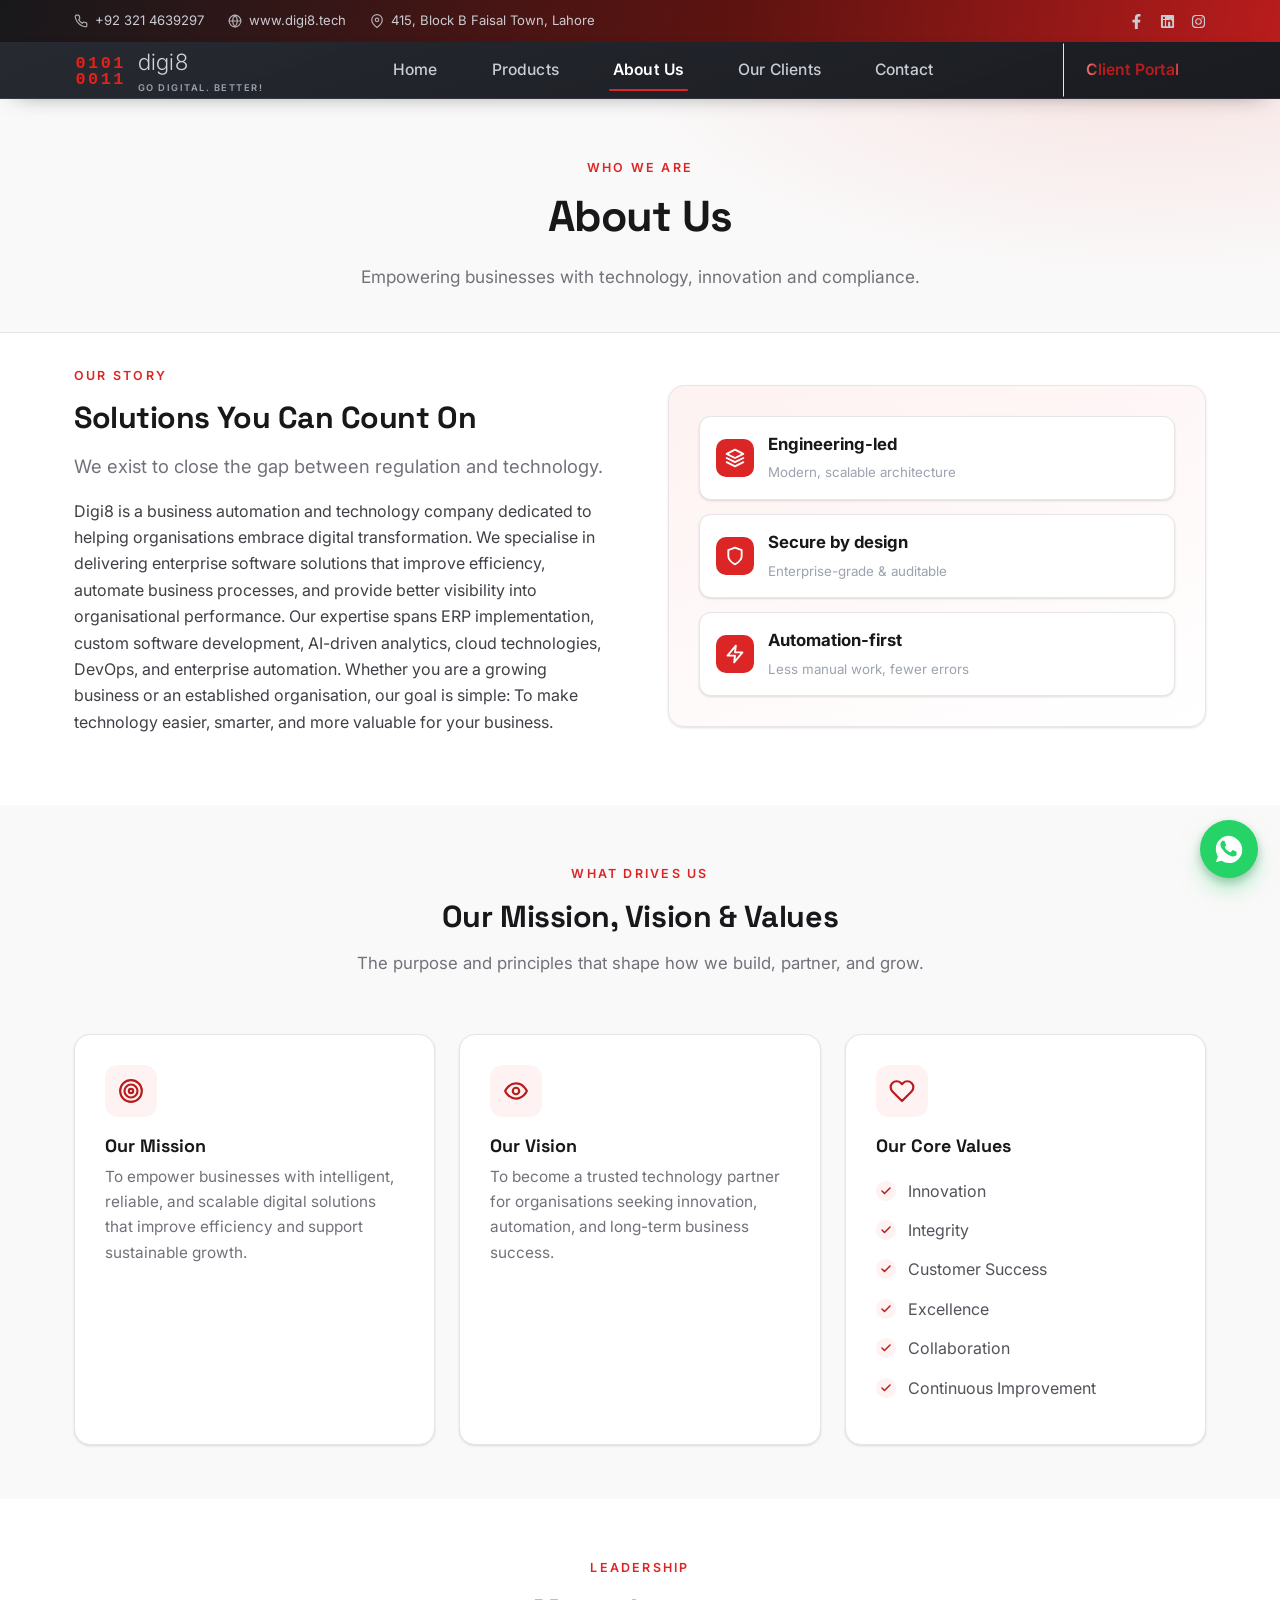
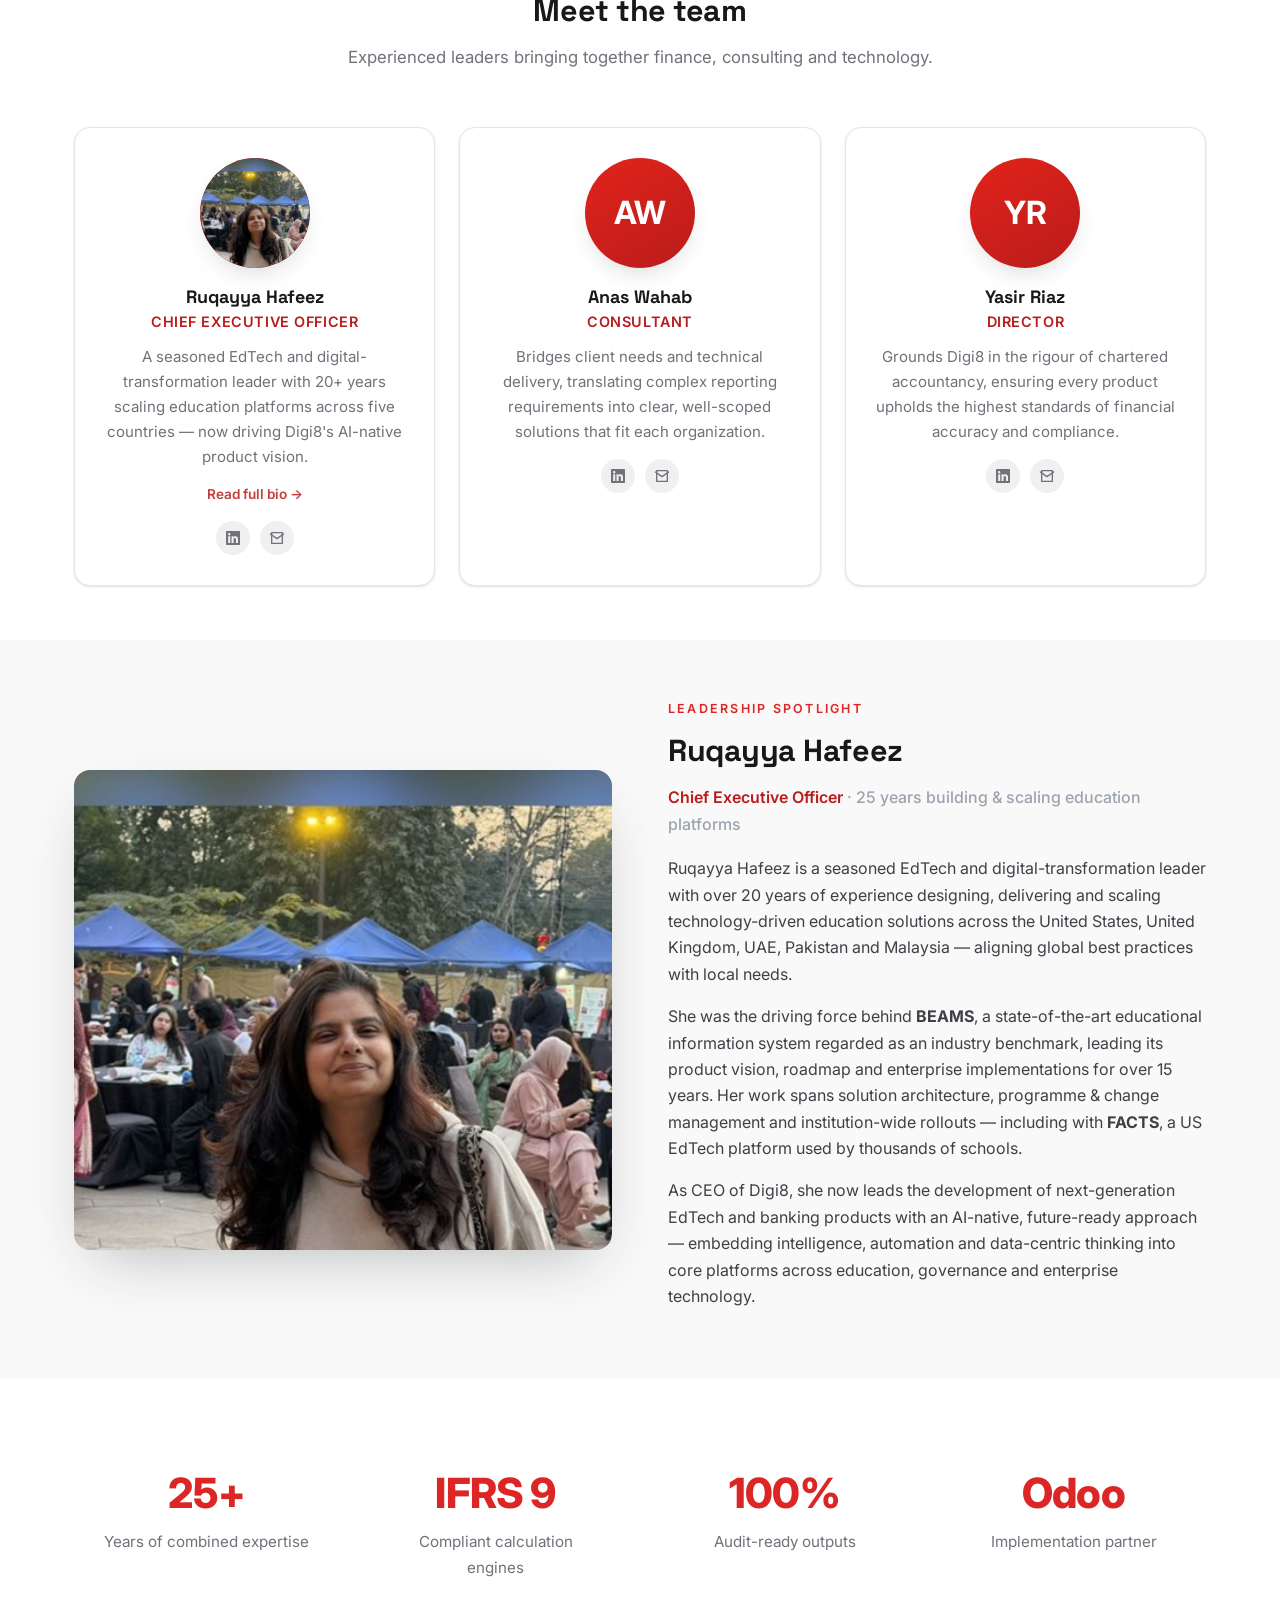
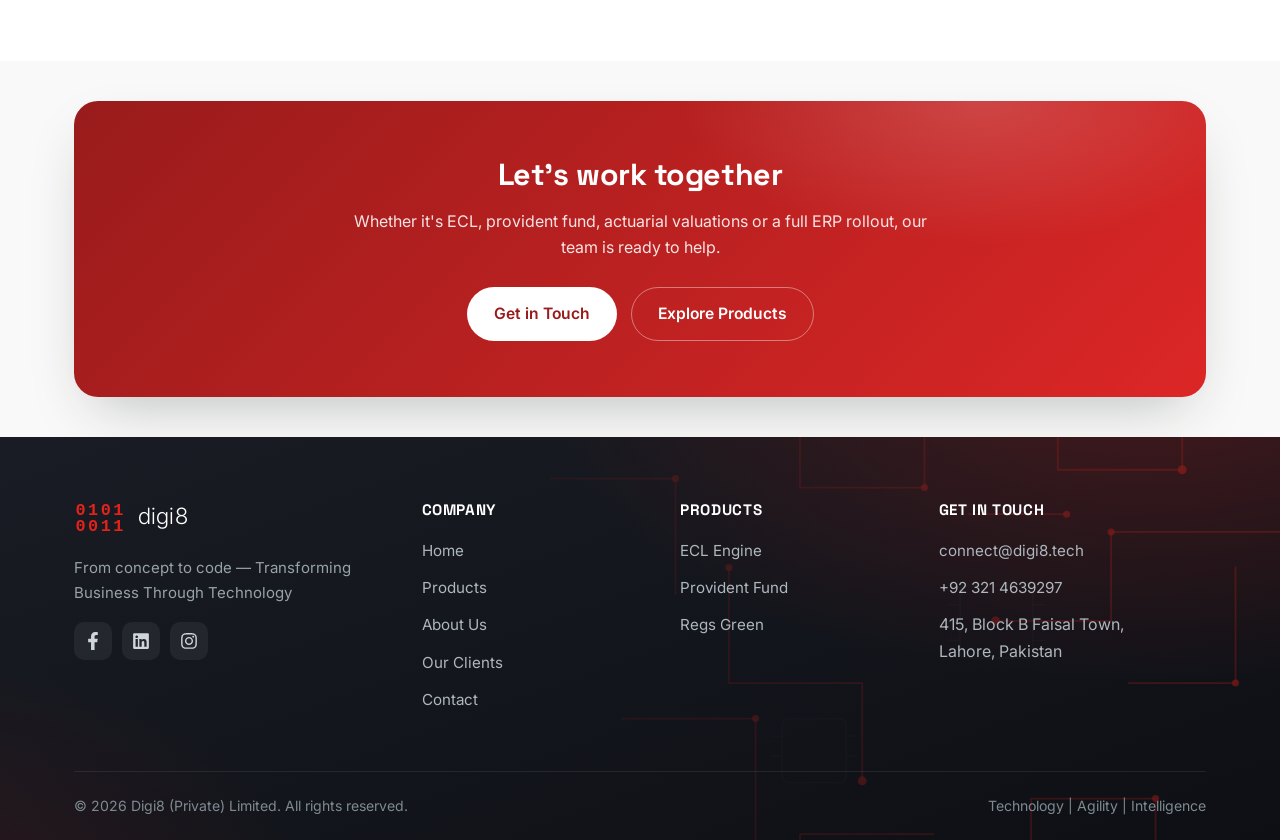
==== about/index.html @ 28eedba7 "Add files via upload" ====
﻿<!doctype html>
<html lang="en">
<head>
  <meta charset="UTF-8" />
  <link rel="icon" type="image/svg+xml" href="/assets/img/favicon.svg" />
  <meta name="viewport" content="width=device-width, initial-scale=1" />
  <title>About Us — Digi8 | Technology, Innovation &amp; Compliance</title>
  <meta name="description" content="Digi8 is the technology arm of Yasir & Co. Chartered Accountants. Meet our leadership — Ruqayya Hafeez (CEO), Anas Wahab (Consultant) and Yasir Riaz (Director)." />
  <link rel="preconnect" href="https://fonts.googleapis.com" />
  <link rel="preconnect" href="https://fonts.gstatic.com" crossorigin />
  <link rel="stylesheet" href="https://fonts.googleapis.com/css2?family=Inter:wght@300;400;500;600;700&family=Space+Grotesk:wght@500;600;700&display=swap" />
  <link rel="stylesheet" href="/assets/css/styles.css?v=92" />
</head>
<body>

  <div class="topbar">
    <div class="container topbar__inner">
      <div class="topbar__left">
        <a class="topbar__phone" href="tel:+923214639297"><svg viewBox="0 0 24 24" fill="none" stroke="currentColor" stroke-width="2" stroke-linecap="round" stroke-linejoin="round"><path d="M22 16.92v3a2 2 0 0 1-2.18 2 19.79 19.79 0 0 1-8.63-3.07 19.5 19.5 0 0 1-6-6 19.79 19.79 0 0 1-3.07-8.63A2 2 0 0 1 4.11 2h3a2 2 0 0 1 2 1.72c.13.96.36 1.9.7 2.81a2 2 0 0 1-.45 2.11L8.09 9.91a16 16 0 0 0 6 6l1.27-1.27a2 2 0 0 1 2.11-.45c.91.34 1.85.57 2.81.7A2 2 0 0 1 22 16.92z"/></svg>+92 321 4639297</a>
        <a class="topbar__site" href="https://digi8.tech" target="_blank" rel="noopener"><svg viewBox="0 0 24 24" fill="none" stroke="currentColor" stroke-width="2" stroke-linecap="round" stroke-linejoin="round"><circle cx="12" cy="12" r="10"/><path d="M2 12h20"/><path d="M12 2a15.3 15.3 0 0 1 4 10 15.3 15.3 0 0 1-4 10 15.3 15.3 0 0 1-4-10 15.3 15.3 0 0 1 4-10z"/></svg>www.digi8.tech</a>
        <span class="topbar__addr"><svg viewBox="0 0 24 24" fill="none" stroke="currentColor" stroke-width="2" stroke-linecap="round" stroke-linejoin="round"><path d="M21 10c0 7-9 13-9 13s-9-6-9-13a9 9 0 0 1 18 0z"/><circle cx="12" cy="10" r="3"/></svg>415, Block B Faisal Town, Lahore</span>
      </div>
      <div class="topbar__social">
        <a href="https://www.facebook.com/p/Digi8-61577698963574/" target="_blank" rel="noopener" aria-label="Facebook"><svg viewBox="0 0 320 512" fill="currentColor"><path d="M279.14 288l14.22-92.66h-88.91v-60.13c0-25.35 12.42-50.06 52.24-50.06h40.42V6.26S260.43 0 225.36 0c-73.22 0-121.08 44.38-121.08 124.72v70.62H22.89V288h81.39v224h100.17V288z"/></svg></a>
        <a href="https://pk.linkedin.com/company/digi8-private-limited" target="_blank" rel="noopener" aria-label="LinkedIn"><svg viewBox="0 0 448 512" fill="currentColor"><path d="M416 32H31.9C14.3 32 0 46.5 0 64.3v383.4C0 465.5 14.3 480 31.9 480H416c17.6 0 32-14.5 32-32.3V64.3c0-17.8-14.4-32.3-32-32.3zM135.4 416H69V202.2h66.5V416zm-33.2-243c-21.3 0-38.5-17.3-38.5-38.5S80.9 96 102.2 96c21.2 0 38.5 17.3 38.5 38.5 0 21.3-17.2 38.5-38.5 38.5zm282.1 243h-66.4V312c0-24.8-.5-56.7-34.5-56.7-34.6 0-39.9 27-39.9 54.9V416h-66.4V202.2h63.7v29.2h.9c8.9-16.8 30.6-34.5 62.9-34.5 67.2 0 79.7 44.3 79.7 101.9V416z"/></svg></a>
        <a href="https://www.instagram.com/digi8.tech" target="_blank" rel="noopener" aria-label="Instagram"><svg viewBox="0 0 448 512" fill="currentColor"><path d="M224.1 141c-63.6 0-114.9 51.3-114.9 114.9s51.3 114.9 114.9 114.9S339 319.5 339 255.9 287.7 141 224.1 141zm0 189.6c-41.1 0-74.7-33.5-74.7-74.7s33.5-74.7 74.7-74.7 74.7 33.5 74.7 74.7-33.6 74.7-74.7 74.7zm146.4-194.3c0 14.9-12 26.8-26.8 26.8-14.9 0-26.8-12-26.8-26.8s12-26.8 26.8-26.8 26.8 12 26.8 26.8zm76.1 27.2c-1.7-35.9-9.9-67.7-36.2-93.9-26.2-26.2-58-34.4-93.9-36.2-37-2.1-147.9-2.1-184.9 0-35.8 1.7-67.6 9.9-93.9 36.1s-34.4 58-36.2 93.9c-2.1 37-2.1 147.9 0 184.9 1.7 35.9 9.9 67.7 36.2 93.9s58 34.4 93.9 36.2c37 2.1 147.9 2.1 184.9 0 35.9-1.7 67.7-9.9 93.9-36.2 26.2-26.2 34.4-58 36.2-93.9 2.1-37 2.1-147.8 0-184.8zM398.8 388c-7.8 19.6-22.9 34.7-42.6 42.6-29.5 11.7-99.5 9-132.1 9s-102.7 2.6-132.1-9c-19.6-7.8-34.7-22.9-42.6-42.6-11.7-29.5-9-99.5-9-132.1s-2.6-102.7 9-132.1c7.8-19.6 22.9-34.7 42.6-42.6 29.5-11.7 99.5-9 132.1-9s102.7-2.6 132.1 9c19.6 7.8 34.7 22.9 42.6 42.6 11.7 29.5 9 99.5 9 132.1s2.7 102.7-9 132.1z"/></svg></a>
      </div>
    </div>
  </div>
  <header class="site-header">
    <div class="container site-header__inner">
      <a class="brand" href="/index.html" aria-label="Digi8 home">
        <img class="brand__mark" src="/assets/img/digi8-binary.svg" alt="" width="66" height="40" />
        <span class="brand__name"><span class="brand-shine">digi8</span><small>Go Digital. Better!</small></span>
      </a>
      <nav class="nav" id="primary-nav" aria-label="Primary">
        <a href="/index.html">Home</a>
        <a href="/products/index.html">Products</a>
        <a href="/about/index.html" class="is-active" aria-current="page">About Us</a>
        <a href="/clients/index.html">Our Clients</a>
        <a href="/contact/index.html">Contact</a>
      </nav>
      <div class="header-cta">
        <a class="btn btn-primary btn-portal" href="/odoo/#odoo-form-section"><span class="btn-shine">Client Portal</span></a>
        <button class="nav-toggle" type="button" aria-controls="primary-nav" aria-expanded="false" aria-label="Toggle menu"><span></span></button>
      </div>
    </div>
  </header>

  <!-- Page title -->
  <section class="page-hero">
    <div class="container">
      <span class="eyebrow">Who We Are</span>
      <h1>About Us</h1>
      <p>Empowering businesses with technology, innovation and compliance.</p>
    </div>
  </section>

  <!-- Story -->
  <section class="section section--flush-top">
    <div class="container split">
      <div class="reveal">
        <span class="eyebrow">Our Story</span>
        <h2>Solutions You Can Count On</h2>
        <p class="lead">We exist to close the gap between regulation and technology.</p>
        <p>Digi8 is a business automation and technology company dedicated to helping organisations embrace digital transformation. We specialise in delivering enterprise software solutions that improve efficiency, automate business processes, and provide better visibility into organisational performance.
Our expertise spans ERP implementation, custom software development, AI-driven analytics, cloud technologies, DevOps, and enterprise automation.
Whether you are a growing business or an established organisation, our goal is simple:
To make technology easier, smarter, and more valuable for your business.
</p>
      </div>
      <div class="split__media reveal" aria-hidden="true">
        <div class="metric-row"><span class="dot">
          <svg width="20" height="20" viewBox="0 0 24 24" fill="none" stroke="currentColor" stroke-width="2.2" stroke-linecap="round" stroke-linejoin="round"><path d="M12 2 2 7l10 5 10-5-10-5z"/><path d="m2 17 10 5 10-5"/><path d="m2 12 10 5 10-5"/></svg>
        </span><div><b>Engineering-led</b><small>Modern, scalable architecture</small></div></div>
        <div class="metric-row"><span class="dot">
          <svg width="20" height="20" viewBox="0 0 24 24" fill="none" stroke="currentColor" stroke-width="2.2" stroke-linecap="round" stroke-linejoin="round"><path d="M12 22s8-4 8-10V5l-8-3-8 3v7c0 6 8 10 8 10z"/></svg>
        </span><div><b>Secure by design</b><small>Enterprise-grade &amp; auditable</small></div></div>
        <div class="metric-row"><span class="dot">
          <svg width="20" height="20" viewBox="0 0 24 24" fill="none" stroke="currentColor" stroke-width="2.2" stroke-linecap="round" stroke-linejoin="round"><path d="M13 2 3 14h9l-1 8 10-12h-9l1-8z"/></svg>
        </span><div><b>Automation-first</b><small>Less manual work, fewer errors</small></div></div>
      </div>
    </div>
  </section>

  <!-- Mission / Vision / Values -->
  <section class="section section--soft">
    <div class="container">
      <div class="section-head reveal">
        <span class="eyebrow">What Drives Us</span>
        <h2>Our Mission, Vision &amp; Values</h2>
        <p>The purpose and principles that shape how we build, partner, and grow.</p>
      </div>
      <div class="grid grid-3">
        <div class="card reveal">
          <div class="card__icon"><svg viewBox="0 0 24 24" fill="none" stroke="currentColor" stroke-width="2" stroke-linecap="round" stroke-linejoin="round"><circle cx="12" cy="12" r="10"/><circle cx="12" cy="12" r="6"/><circle cx="12" cy="12" r="2"/></svg></div>
          <h3>Our Mission</h3>
          <p>To empower businesses with intelligent, reliable, and scalable digital solutions that improve efficiency and support sustainable growth.</p>
        </div>
        <div class="card reveal">
          <div class="card__icon"><svg viewBox="0 0 24 24" fill="none" stroke="currentColor" stroke-width="2" stroke-linecap="round" stroke-linejoin="round"><path d="M2 12s3-7 10-7 10 7 10 7-3 7-10 7-10-7-10-7z"/><circle cx="12" cy="12" r="3"/></svg></div>
          <h3>Our Vision</h3>
          <p>To become a trusted technology partner for organisations seeking innovation, automation, and long-term business success.</p>
        </div>
        <div class="card reveal">
          <div class="card__icon"><svg viewBox="0 0 24 24" fill="none" stroke="currentColor" stroke-width="2" stroke-linecap="round" stroke-linejoin="round"><path d="M20.84 4.61a5.5 5.5 0 0 0-7.78 0L12 5.67l-1.06-1.06a5.5 5.5 0 1 0-7.78 7.78L12 21.23l8.84-8.84a5.5 5.5 0 0 0 0-7.78z"/></svg></div>
          <h3>Our Core Values</h3>
          <ul class="check-list">
            <li>Innovation</li>
            <li>Integrity</li>
            <li>Customer Success</li>
            <li>Excellence</li>
            <li>Collaboration</li>
            <li>Continuous Improvement</li>
          </ul>
        </div>
      </div>
    </div>
  </section>

  <!-- Team -->
  <section class="section">
    <div class="container">
      <div class="section-head reveal">
        <span class="eyebrow">Leadership</span>
        <h2>Meet the team</h2>
        <p>Experienced leaders bringing together finance, consulting and technology.</p>
      </div>
      <div class="grid grid-3">
        <article class="card team-card team-card--link reveal">
          <a class="stretched-link" href="#ceo" aria-label="Ruqayya Hafeez — read full bio"></a>
          <div class="avatar"><img src="/assets/img/team/ceo.jpg" alt="Ruqayya Hafeez" onerror="this.remove()" />RH</div>
          <h3>Ruqayya Hafeez</h3>
          <p class="role">Chief Executive Officer</p>
          <p>A seasoned EdTech and digital-transformation leader with 20+ years scaling education platforms across five countries — now driving Digi8's AI-native product vision.</p>
          <span class="team-card__more">Read full bio →</span>
          <div class="socials">
            <a href="https://pk.linkedin.com/in/ruqayya-hafeez-4098964" target="_blank" rel="noopener" aria-label="Ruqayya Hafeez on LinkedIn"><svg width="16" height="16" viewBox="0 0 448 512" fill="currentColor"><path d="M416 32H31.9C14.3 32 0 46.5 0 64.3v383.4C0 465.5 14.3 480 31.9 480H416c17.6 0 32-14.5 32-32.3V64.3c0-17.8-14.4-32.3-32-32.3zM135.4 416H69V202.2h66.5V416zm-33.2-243c-21.3 0-38.5-17.3-38.5-38.5S80.9 96 102.2 96c21.2 0 38.5 17.3 38.5 38.5 0 21.3-17.2 38.5-38.5 38.5zm282.1 243h-66.4V312c0-24.8-.5-56.7-34.5-56.7-34.6 0-39.9 27-39.9 54.9V416h-66.4V202.2h63.7v29.2h.9c8.9-16.8 30.6-34.5 62.9-34.5 67.2 0 79.7 44.3 79.7 101.9V416z"/></svg></a>
            <a href="mailto:connect@digi8.tech" aria-label="Email"><svg width="16" height="16" viewBox="0 0 24 24" fill="none" stroke="currentColor" stroke-width="2" stroke-linecap="round" stroke-linejoin="round"><path d="M4 4h16v16H4z"/><path d="m22 6-10 7L2 6"/></svg></a>
          </div>
        </article>

        <article class="card team-card reveal">
          <div class="avatar" aria-hidden="true">AW</div>
          <h3>Anas Wahab</h3>
          <p class="role">Consultant</p>
          <p>Bridges client needs and technical delivery, translating complex reporting requirements into clear, well-scoped solutions that fit each organization.</p>
          <div class="socials">
            <a href="https://pk.linkedin.com/company/digi8-private-limited" target="_blank" rel="noopener" aria-label="LinkedIn"><svg width="16" height="16" viewBox="0 0 448 512" fill="currentColor"><path d="M416 32H31.9C14.3 32 0 46.5 0 64.3v383.4C0 465.5 14.3 480 31.9 480H416c17.6 0 32-14.5 32-32.3V64.3c0-17.8-14.4-32.3-32-32.3zM135.4 416H69V202.2h66.5V416zm-33.2-243c-21.3 0-38.5-17.3-38.5-38.5S80.9 96 102.2 96c21.2 0 38.5 17.3 38.5 38.5 0 21.3-17.2 38.5-38.5 38.5zm282.1 243h-66.4V312c0-24.8-.5-56.7-34.5-56.7-34.6 0-39.9 27-39.9 54.9V416h-66.4V202.2h63.7v29.2h.9c8.9-16.8 30.6-34.5 62.9-34.5 67.2 0 79.7 44.3 79.7 101.9V416z"/></svg></a>
            <a href="mailto:connect@digi8.tech" aria-label="Email"><svg width="16" height="16" viewBox="0 0 24 24" fill="none" stroke="currentColor" stroke-width="2" stroke-linecap="round" stroke-linejoin="round"><path d="M4 4h16v16H4z"/><path d="m22 6-10 7L2 6"/></svg></a>
          </div>
        </article>

        <article class="card team-card reveal">
          <div class="avatar" aria-hidden="true">YR</div>
          <h3>Yasir Riaz</h3>
          <p class="role">Director</p>
          <p>Grounds Digi8 in the rigour of chartered accountancy, ensuring every product upholds the highest standards of financial accuracy and compliance.</p>
          <div class="socials">
            <a href="https://pk.linkedin.com/company/digi8-private-limited" target="_blank" rel="noopener" aria-label="LinkedIn"><svg width="16" height="16" viewBox="0 0 448 512" fill="currentColor"><path d="M416 32H31.9C14.3 32 0 46.5 0 64.3v383.4C0 465.5 14.3 480 31.9 480H416c17.6 0 32-14.5 32-32.3V64.3c0-17.8-14.4-32.3-32-32.3zM135.4 416H69V202.2h66.5V416zm-33.2-243c-21.3 0-38.5-17.3-38.5-38.5S80.9 96 102.2 96c21.2 0 38.5 17.3 38.5 38.5 0 21.3-17.2 38.5-38.5 38.5zm282.1 243h-66.4V312c0-24.8-.5-56.7-34.5-56.7-34.6 0-39.9 27-39.9 54.9V416h-66.4V202.2h63.7v29.2h.9c8.9-16.8 30.6-34.5 62.9-34.5 67.2 0 79.7 44.3 79.7 101.9V416z"/></svg></a>
            <a href="mailto:connect@digi8.tech" aria-label="Email"><svg width="16" height="16" viewBox="0 0 24 24" fill="none" stroke="currentColor" stroke-width="2" stroke-linecap="round" stroke-linejoin="round"><path d="M4 4h16v16H4z"/><path d="m22 6-10 7L2 6"/></svg></a>
          </div>
        </article>
      </div>
    </div>
  </section>

  <!-- Leadership spotlight -->
  <section class="section section--soft" id="ceo">
    <div class="container split">
      <div class="spotlight-photo reveal">
        <img src="/assets/img/team/ceo.jpg" alt="Ruqayya Hafeez, CEO of Digi8" loading="lazy" />
      </div>
      <div class="reveal">
        <span class="eyebrow">Leadership Spotlight</span>
        <h2>Ruqayya Hafeez</h2>
        <p class="role-line">Chief Executive Officer <span>· 25 years building &amp; scaling education platforms</span></p>
        <p>Ruqayya Hafeez is a seasoned EdTech and digital-transformation leader with over 20 years of experience designing, delivering and scaling technology-driven education solutions across the United States, United Kingdom, UAE, Pakistan and Malaysia — aligning global best practices with local needs.</p>
        <p>She was the driving force behind <strong>BEAMS</strong>, a state-of-the-art educational information system regarded as an industry benchmark, leading its product vision, roadmap and enterprise implementations for over 15 years. Her work spans solution architecture, programme &amp; change management and institution-wide rollouts — including with <strong>FACTS</strong>, a US EdTech platform used by thousands of schools.</p>
        <p>As CEO of Digi8, she now leads the development of next-generation EdTech and banking products with an AI-native, future-ready approach — embedding intelligence, automation and data-centric thinking into core platforms across education, governance and enterprise technology.</p>
      </div>
    </div>
  </section>

  <!-- Stats -->
  <section class="section">
    <div class="container">
      <div class="grid grid-4">
        <div class="stat-tile reveal"><strong>25+</strong><span>Years of combined expertise</span></div>
        <div class="stat-tile reveal"><strong>IFRS 9</strong><span>Compliant calculation engines</span></div>
        <div class="stat-tile reveal"><strong>100%</strong><span>Audit-ready outputs</span></div>
        <div class="stat-tile reveal"><strong>Odoo</strong><span>Implementation partner</span></div>
      </div>
    </div>
  </section>

  <!-- CTA -->
  <section class="section section--tight section--soft">
    <div class="container">
      <div class="cta-band reveal">
        <h2>Let's work together</h2>
        <p>Whether it's ECL, provident fund, actuarial valuations or a full ERP rollout, our team is ready to help.</p>
        <div class="btn-row">
          <a class="btn btn-light" href="/contact/index.html">Get in Touch</a>
          <a class="btn btn-outline-light" href="/products/index.html">Explore Products</a>
        </div>
      </div>
    </div>
  </section>

  <!-- Footer -->
  <footer class="site-footer">
    <div class="container">
      <div class="footer-grid">
        <div>
          <a class="brand" href="/index.html"><img class="brand__mark" src="/assets/img/digi8-binary.svg" alt="" width="66" height="40" /><span class="brand__name">digi8</span></a>
          <p style="margin-top:16px">From concept to code — Transforming Business Through Technology</p>
          <div class="footer-social">
            <a href="https://www.facebook.com/p/Digi8-61577698963574/" target="_blank" rel="noopener" aria-label="Facebook"><svg width="18" height="18" viewBox="0 0 320 512" fill="currentColor"><path d="M279.14 288l14.22-92.66h-88.91v-60.13c0-25.35 12.42-50.06 52.24-50.06h40.42V6.26S260.43 0 225.36 0c-73.22 0-121.08 44.38-121.08 124.72v70.62H22.89V288h81.39v224h100.17V288z"/></svg></a>
            <a href="https://pk.linkedin.com/company/digi8-private-limited" target="_blank" rel="noopener" aria-label="LinkedIn"><svg width="18" height="18" viewBox="0 0 448 512" fill="currentColor"><path d="M416 32H31.9C14.3 32 0 46.5 0 64.3v383.4C0 465.5 14.3 480 31.9 480H416c17.6 0 32-14.5 32-32.3V64.3c0-17.8-14.4-32.3-32-32.3zM135.4 416H69V202.2h66.5V416zm-33.2-243c-21.3 0-38.5-17.3-38.5-38.5S80.9 96 102.2 96c21.2 0 38.5 17.3 38.5 38.5 0 21.3-17.2 38.5-38.5 38.5zm282.1 243h-66.4V312c0-24.8-.5-56.7-34.5-56.7-34.6 0-39.9 27-39.9 54.9V416h-66.4V202.2h63.7v29.2h.9c8.9-16.8 30.6-34.5 62.9-34.5 67.2 0 79.7 44.3 79.7 101.9V416z"/></svg></a>
            <a href="https://www.instagram.com/digi8.tech" target="_blank" rel="noopener" aria-label="Instagram"><svg width="18" height="18" viewBox="0 0 448 512" fill="currentColor"><path d="M224.1 141c-63.6 0-114.9 51.3-114.9 114.9s51.3 114.9 114.9 114.9S339 319.5 339 255.9 287.7 141 224.1 141zm0 189.6c-41.1 0-74.7-33.5-74.7-74.7s33.5-74.7 74.7-74.7 74.7 33.5 74.7 74.7-33.6 74.7-74.7 74.7zm146.4-194.3c0 14.9-12 26.8-26.8 26.8-14.9 0-26.8-12-26.8-26.8s12-26.8 26.8-26.8 26.8 12 26.8 26.8zm76.1 27.2c-1.7-35.9-9.9-67.7-36.2-93.9-26.2-26.2-58-34.4-93.9-36.2-37-2.1-147.9-2.1-184.9 0-35.8 1.7-67.6 9.9-93.9 36.1s-34.4 58-36.2 93.9c-2.1 37-2.1 147.9 0 184.9 1.7 35.9 9.9 67.7 36.2 93.9s58 34.4 93.9 36.2c37 2.1 147.9 2.1 184.9 0 35.9-1.7 67.7-9.9 93.9-36.2 26.2-26.2 34.4-58 36.2-93.9 2.1-37 2.1-147.8 0-184.8zM398.8 388c-7.8 19.6-22.9 34.7-42.6 42.6-29.5 11.7-99.5 9-132.1 9s-102.7 2.6-132.1-9c-19.6-7.8-34.7-22.9-42.6-42.6-11.7-29.5-9-99.5-9-132.1s-2.6-102.7 9-132.1c7.8-19.6 22.9-34.7 42.6-42.6 29.5-11.7 99.5-9 132.1-9s102.7-2.6 132.1 9c19.6 7.8 34.7 22.9 42.6 42.6 11.7 29.5 9 99.5 9 132.1s2.7 102.7-9 132.1z"/></svg></a>
          </div>
        </div>
        <div class="footer-col">
          <h4>Company</h4>
          <ul>
            <li><a href="/index.html">Home</a></li>
            <li><a href="/products/index.html">Products</a></li>
            <li><a href="/about/index.html">About Us</a></li>
            <li><a href="/clients/index.html">Our Clients</a></li>
            <li><a href="/contact/index.html">Contact</a></li>
          </ul>
        </div>
        <div class="footer-col">
          <h4>Products</h4>
          <ul>
            <li><a href="/products/index.html#ecl">ECL Engine</a></li>
            <li><a href="/products/pf/index.html">Provident Fund</a></li>
            <li><a href="https://www.regs.green" target="_blank" rel="noopener">Regs Green</a></li>
          </ul>
        </div>
        <div class="footer-col">
          <h4>Get in touch</h4>
          <ul>
            <li><a href="mailto:connect@digi8.tech">connect@digi8.tech</a></li>
            <li><a href="https://wa.me/923214639297" target="_blank" rel="noopener">+92 321 4639297</a></li>
            <li>415, Block B Faisal Town,<br>Lahore, Pakistan</li>
          </ul>
        </div>
      </div>
      <div class="footer-bottom">
        <span>© 2026 Digi8 (Private) Limited. All rights reserved.</span>
        <span>Technology | Agility | Intelligence</span>
      </div>
    </div>
  </footer>

  <script src="/assets/js/main.js"></script>
  <!-- WhatsApp floating button -->
  <a class="wa-fab" href="https://wa.me/923214639297" target="_blank" rel="noopener" aria-label="Chat with us on WhatsApp" title="Chat on WhatsApp">
    <svg viewBox="0 0 24 24" fill="currentColor" aria-hidden="true"><path d="M12.04 2C6.58 2 2.13 6.45 2.13 11.9c0 2.1.55 4.06 1.6 5.82L2 22l4.42-1.16a9.9 9.9 0 0 0 5.62 1.74h.01c5.46 0 9.9-4.45 9.9-9.9 0-2.65-1.03-5.14-2.9-7.01A9.82 9.82 0 0 0 12.04 2zm5.8 14.06c-.25.7-1.44 1.33-2 1.42-.53.08-1.2.11-1.94-.12-.45-.14-1.02-.33-1.76-.65-3.1-1.34-5.12-4.46-5.28-4.67-.15-.2-1.26-1.67-1.26-3.19 0-1.52.8-2.27 1.08-2.58.28-.31.61-.39.82-.39.2 0 .41 0 .59.01.19.01.44-.07.69.53.25.6.86 2.1.94 2.25.08.15.13.33.03.53-.1.2-.15.33-.3.5-.15.18-.31.4-.45.53-.15.15-.3.31-.13.6.17.3.76 1.25 1.63 2.02 1.12 1 2.07 1.31 2.36 1.46.3.15.47.13.64-.08.17-.2.74-.86.94-1.16.2-.3.4-.25.67-.15.27.1 1.72.81 2.01.96.3.15.5.22.57.35.07.12.07.72-.18 1.42z"/></svg>
  </a>
</body>
</html>
---- assets/css/styles.css ----
/* ==========================================================================
   Digi8 — Corporate Website Stylesheet
   Brand: Technology | Agility | Intelligence
   ========================================================================== */

:root {
  /* Brand palette — Digi8 red + charcoal
     (variable names kept as --emerald-* so the whole sheet cascades) */
  --emerald-900: #7f1410;  /* deep red */
  --emerald-800: #991b1b;
  --emerald-700: #b91c1c;
  --emerald-600: #dc2626;
  --emerald-500: #e2231a;  /* logo red */
  --emerald-400: #f87171;
  --emerald-50:  #fef2f2;

  /* Neutral charcoal scale */
  --ink-900: #18181b;
  --ink-800: #27272a;
  --ink-700: #3f3f46;
  --ink-600: #52525b;
  --ink-500: #71717a;
  --ink-400: #9ca3af;
  --ink-300: #b8bcc4;

  --paper: #ffffff;
  --paper-soft: #faf9f9;
  --paper-muted: #f1f0f0;
  --line: #e7e5e5;

  --radius: 16px;
  --radius-sm: 10px;
  --shadow-sm: 0 1px 2px rgba(2, 23, 18, .06), 0 1px 3px rgba(2, 23, 18, .08);
  --shadow-md: 0 10px 25px -8px rgba(2, 32, 24, .18);
  --shadow-lg: 0 24px 60px -20px rgba(2, 32, 24, .28);

  --container: 1180px;
  --header-h: 56px;

  --font: "Inter", "Segoe UI", system-ui, -apple-system, Roboto, Arial, sans-serif;
  --font-head: "Space Grotesk", "Inter", "Segoe UI", system-ui, sans-serif;
}

/* ----- Reset / base ----- */
*, *::before, *::after { box-sizing: border-box; }
html { scroll-behavior: smooth; -webkit-text-size-adjust: 100%; }
body {
  margin: 0;
  font-family: var(--font);
  color: var(--ink-700);
  background: var(--paper);
  line-height: 1.65;
  font-size: 16px;
  -webkit-font-smoothing: antialiased;
}
img { max-width: 100%; display: block; }
a { color: var(--emerald-700); text-decoration: none; transition: color .2s ease; }
a:hover { color: var(--emerald-600); }
h1, h2, h3, h4 { font-family: var(--font-head); color: var(--ink-900); line-height: 1.18; margin: 0 0 .5em; font-weight: 700; }
h1 { font-size: clamp(1.8rem, 3.6vw, 2.7rem); letter-spacing: -.02em; }
h2 { font-size: clamp(1.35rem, 2.4vw, 1.9rem); letter-spacing: -.015em; }
h3 { font-size: 1.12rem; }
p { margin: 0 0 1rem; }

.container { width: 100%; max-width: var(--container); margin: 0 auto; padding: 0 24px; }
.section { padding: 54px 0; }
.section--tight { padding: 40px 0; }
.section--soft { background: var(--paper-soft); }
.section--flush-top { padding-top: 28px; }
.section--flush { padding-top: 12px; padding-bottom: 12px; }

/* Home page — tighter vertical rhythm (less negative space between sections) */
body.home .section { padding: 54px 0; }
body.home .section--tight { padding: 40px 0; }
body.home .section--flush { padding-top: 12px; padding-bottom: 12px; }
body.home .hero__grid { padding-top: calc(var(--header-h) + 24px); padding-bottom: 48px; }

/* Hero — copy on the left, animated laptop on the right */
body.home .hero__grid { grid-template-columns: 1.05fr .95fr; align-items: center; }
.featured-showcase { align-items: flex-end; width: 100%; }
/* 3D perspective tilt on the slider card */
.featured-showcase .ui-card {
  transform: perspective(1700px) rotateY(-8deg) rotateX(4deg) rotate(.5deg);
  transform-origin: center center;
  transition: transform .7s cubic-bezier(.22,.61,.36,1), box-shadow .7s ease;
  box-shadow: 0 34px 62px -30px rgba(20,10,10,.4), 0 12px 26px -16px rgba(0,0,0,.28);
}
.featured-showcase .ui-card:hover { transform: perspective(1700px) rotateY(-3deg) rotateX(1deg) rotate(0deg); }
@media (max-width: 960px) {
  .featured-showcase .ui-card { transform: perspective(1600px) rotateY(-5deg) rotateX(2deg) rotate(.5deg); }
}
.hero__visual { display: flex; justify-content: center; align-items: center; }
.hero__float { width: 100%; max-width: 560px; animation: floaty 6s ease-in-out infinite; }
/* Reusable 3D tilt for hero media (ECL card, PF screenshot, …) */
.hero-media-3d {
  transform: perspective(1600px) rotateY(-8deg) rotateX(4deg) rotate(.5deg);
  transform-origin: center center;
  transition: transform .7s cubic-bezier(.22,.61,.36,1), box-shadow .7s ease;
  box-shadow: 0 36px 64px -30px rgba(0,0,0,.5), 0 0 46px rgba(226,35,26,.16);
}
.hero-media-3d:hover { transform: perspective(1600px) rotateY(-3deg) rotateX(1deg) rotate(0deg); }
@media (max-width: 960px) { .hero-media-3d { transform: perspective(1500px) rotateY(-5deg) rotateX(2deg) rotate(.5deg); } }
.hero__laptop-img {
  width: 100%; height: auto; display: block;
  border-radius: 16px;
  filter: drop-shadow(0 34px 62px rgba(0,0,0,.62)) drop-shadow(0 0 48px rgba(226,35,26,.22));
  transform: perspective(1500px) rotateY(-16deg) rotateX(7deg) rotate(1deg);
  transform-origin: center center;
  transition: transform .7s cubic-bezier(.22,.61,.36,1), filter .7s ease;
  will-change: transform;
}
.hero__laptop-img:hover { transform: perspective(1500px) rotateY(-6deg) rotateX(2deg) rotate(0deg); }
@media (max-width: 960px) {
  body.home .hero__grid { grid-template-columns: 1fr; }
  .hero__float { max-width: 470px; }
  .hero__laptop-img { transform: perspective(1400px) rotateY(-9deg) rotateX(4deg) rotate(1deg); }
}

/* About Digi8 — feature card */
.about-card {
  position: relative; overflow: hidden;
  background: linear-gradient(150deg, #ffffff 0%, var(--paper-soft) 100%);
  border: 1px solid var(--line); border-radius: 26px;
  padding: 56px clamp(28px, 5vw, 64px);
  box-shadow: var(--shadow-lg);
}
.about-card::before {
  content: ""; position: absolute; top: -130px; right: -130px;
  width: 380px; height: 380px; border-radius: 50%;
  background: radial-gradient(circle, rgba(226,35,26,.12), transparent 70%);
  pointer-events: none;
}
.about-card::after {
  content: ""; position: absolute; left: 0; top: 56px; bottom: 56px; width: 4px;
  background: linear-gradient(var(--emerald-500), var(--emerald-700)); border-radius: 0 4px 4px 0;
}
.about-card > * { position: relative; z-index: 1; }
/* Core-strength icon chips */
.strength-chips { display: flex; flex-wrap: wrap; gap: 12px; margin-top: 14px; }
.strength-chip {
  display: inline-flex; align-items: center; gap: 10px;
  background: #fff; border: 1px solid var(--line); border-radius: 12px;
  padding: 9px 16px 9px 10px; box-shadow: var(--shadow-sm);
  font-weight: 600; font-size: .92rem; color: var(--ink-800);
  transition: transform .2s ease, box-shadow .25s ease, border-color .2s ease;
}
.strength-chip:hover { transform: translateY(-3px); box-shadow: var(--shadow-md); border-color: var(--emerald-500); }
.strength-chip .ic {
  width: 34px; height: 34px; border-radius: 9px; flex: none; display: grid; place-items: center;
  background: var(--emerald-50); color: var(--emerald-700);
}
.strength-chip .ic svg { width: 18px; height: 18px; }
.about-card .check-list { columns: 2; column-gap: 40px; }
.about-card .check-list li { break-inside: avoid; }
@media (max-width: 760px) {
  .about-card { padding: 36px 24px; border-radius: 20px; }
  .about-card::after { display: none; }
  .about-card .check-list { columns: 1; }
}
.section--ink { background: var(--ink-900); color: #d7dee2; }
.section--ink h2, .section--ink h3 { color: #fff; }

.eyebrow {
  display: inline-block;
  font-size: .78rem;
  font-weight: 600;
  letter-spacing: .18em;
  text-transform: uppercase;
  color: var(--emerald-600);
  margin-bottom: 14px;
}
.section-head { max-width: 720px; margin: 0 auto 56px; text-align: center; }
.section-head p { color: var(--ink-500); font-size: 1.05rem; margin: 0; }
.lead { font-size: 1.15rem; color: var(--ink-500); }

/* ----- Buttons ----- */
.btn {
  display: inline-flex; align-items: center; gap: 8px;
  font-weight: 600; font-size: .98rem;
  padding: 13px 26px; border-radius: 999px;
  border: 1.5px solid transparent; cursor: pointer;
  transition: transform .18s ease, box-shadow .2s ease, background .2s ease, color .2s ease;
}
.btn:active { transform: translateY(1px); }
.btn-primary {
  background: linear-gradient(135deg, var(--emerald-500), var(--emerald-700));
  color: #fff; box-shadow: 0 10px 22px -10px rgba(226, 35, 26, .6);
}
.btn-primary:hover { color: #fff; transform: translateY(-2px); box-shadow: 0 16px 30px -12px rgba(226, 35, 26, .7); }
.btn-ghost { background: transparent; color: var(--emerald-700); border-color: var(--line); }
.btn-ghost:hover { border-color: var(--emerald-500); color: var(--emerald-700); background: var(--emerald-50); }
/* Client Portal CTA — shimmering text, no background fill */
.btn-portal {
  background: transparent;
  box-shadow: none;
}
.btn-portal:hover { transform: translateY(-1px); box-shadow: none; background: transparent; }

/* Odoo-logo Client Portal button */
.btn-portal-logo {
  display: inline-flex;
  align-items: center;
  justify-content: center;
  background: #fff;
  border-radius: 12px;
  padding: 9px 16px;
  line-height: 0;
  box-shadow: 0 8px 22px -12px rgba(0, 0, 0, .45);
  transition: transform .2s ease, box-shadow .2s ease;
}
.btn-portal-logo:hover { transform: translateY(-1px); box-shadow: 0 12px 26px -12px rgba(0, 0, 0, .55); }
.btn-portal-logo img { height: 22px; width: auto; display: block; }
@media (max-width: 720px) { .btn-portal-logo { padding: 7px 12px; } .btn-portal-logo img { height: 19px; } }

/* Bare odoo logo (no chip / no background) — used on the portal page itself.
   Uses the transparent white variant so it sits cleanly on the dark header,
   balanced against the white "digi8" wordmark on the left. */
.btn-portal-logo--bare { background: transparent; box-shadow: none; padding: 0; opacity: .92; transition: opacity .2s ease, transform .2s ease; }
.btn-portal-logo--bare:hover { background: transparent; box-shadow: none; opacity: 1; transform: translateY(-1px); }
.btn-portal-logo--bare img { height: 20px; }
@media (min-width: 721px) {
  .header-cta .btn-portal-logo--bare { border-left: 1px solid rgba(255,255,255,.16); padding-left: 20px; }
}
@media (max-width: 720px) { .btn-portal-logo--bare img { height: 18px; } }

/* Shimmering text sweep on the Client Portal label */
.btn-shine {
  background: linear-gradient(to right, #b91c1c 0, #f0726b 10%, #b91c1c 20%);
  background-position: 0;
  background-clip: text;
  -webkit-background-clip: text;
  -webkit-text-fill-color: transparent;
  color: transparent;
  animation: shine 3s infinite linear;
  animation-fill-mode: forwards;
  font-weight: 600;
  -webkit-text-size-adjust: none;
}
@keyframes shine {
  0%   { background-position: 0; }
  60%  { background-position: 180px; }
  100% { background-position: 180px; }
}
@media (prefers-reduced-motion: reduce) { .btn-shine { animation: none; -webkit-text-fill-color: #b91c1c; color: #b91c1c; } }

/* Black digi8 logo wordmark with a white shimmer sweep */
.brand-shine {
  display: inline-block;
  line-height: 1.3;
  padding-bottom: 2px;
  background: linear-gradient(to right, #cfd3da 0, #ffffff 10%, #cfd3da 20%);
  background-position: 0;
  background-clip: text;
  -webkit-background-clip: text;
  -webkit-text-fill-color: transparent;
  color: transparent;
  animation: shine 3s infinite linear;
  animation-fill-mode: forwards;
}
@media (prefers-reduced-motion: reduce) { .brand-shine { animation: none; -webkit-text-fill-color: #e6e8ec; color: #e6e8ec; } }

/* regs.green accent (ESG product) */
.badge-green { color: #15803d !important; background: #ecfdf5 !important; }
.btn-green { background: linear-gradient(135deg, #22c55e, #15803d); box-shadow: 0 10px 22px -10px rgba(21,128,61,.6); }
.btn-green:hover { color: #fff; box-shadow: 0 16px 30px -12px rgba(21,128,61,.7); }

.btn-light { background: #fff; color: var(--emerald-800); }
.btn-light:hover { color: var(--emerald-800); transform: translateY(-2px); }
.btn-outline-light { border-color: rgba(255,255,255,.4); color: #fff; }
.btn-outline-light:hover { color: #fff; background: rgba(255,255,255,.08); }

/* ----- Top utility bar ----- */
.topbar { background: linear-gradient(100deg, var(--ink-900) 0%, #5e1310 58%, #b91c1c 100%); color: #e7e2e2; font-size: .82rem; }
.topbar__inner { display: flex; align-items: center; justify-content: space-between; gap: 16px; min-height: 42px; flex-wrap: wrap; }
.topbar__left { display: flex; align-items: center; gap: 24px; flex-wrap: wrap; }
.topbar a, .topbar span { color: #c9ccd1; display: inline-flex; align-items: center; gap: 7px; }
.topbar a:hover { color: #fff; }
.topbar svg { width: 14px; height: 14px; flex: none; opacity: .85; }
.topbar__social { display: flex; align-items: center; gap: 16px; }
.topbar__social a:hover { color: var(--emerald-500); }
.topbar__social svg { width: 15px; height: 15px; opacity: 1; }
@media (max-width: 760px) { .topbar { font-size: .75rem; } .topbar__left { gap: 14px; } .topbar__addr { display: none; } }
@media (max-width: 520px) { .topbar__site { display: none; } }

/* ----- Header ----- */
.site-header {
  position: sticky; top: 0; z-index: 50;
  background: linear-gradient(160deg, rgba(25,28,36,.94) 0%, rgba(13,15,20,.95) 100%);
  backdrop-filter: saturate(150%) blur(14px);
  border-bottom: 1px solid rgba(255,255,255,.08);
  box-shadow: 0 1px 0 rgba(255,255,255,.03), 0 8px 24px -16px rgba(0,0,0,.6);
}
/* Dark header — light text (matches hero) */
.site-header .brand__name { color: #fff; }
.site-header .brand__name small { color: #9aa3b2; }
.site-header .nav a { color: #c8ccd4; }
.site-header .nav a:hover, .site-header .nav a.is-active { color: #fff; }
.site-header .nav-toggle { color: #e6e8ec; }

/* Home — merge the header into the hero: transparent, overlaid on the hero
   background; gains a solid backdrop once scrolled past the hero */
body.home .site-header {
  background: transparent; border-bottom-color: transparent; box-shadow: none;
  -webkit-backdrop-filter: none; backdrop-filter: none;
  transition: background .3s ease, box-shadow .3s ease, border-color .3s ease;
}
body.home .site-header.is-scrolled {
  background: linear-gradient(160deg, rgba(25,28,36,.94) 0%, rgba(13,15,20,.95) 100%);
  border-bottom: 1px solid rgba(255,255,255,.08);
  box-shadow: 0 8px 24px -16px rgba(0,0,0,.6);
  -webkit-backdrop-filter: saturate(150%) blur(14px); backdrop-filter: saturate(150%) blur(14px);
}
body.home .hero { margin-top: calc(-1 * var(--header-h)); }
.site-header__inner {
  height: var(--header-h);
  display: flex; align-items: center; justify-content: space-between; gap: 20px;
}
.brand { display: inline-flex; align-items: center; gap: 11px; font-weight: 800; }
.brand__mark { height: 32px; width: auto; display: block; }
.brand__name { font-size: 1.4rem; font-weight: 300; color: var(--ink-900); letter-spacing: .01em; line-height: 1; }
.brand__name span { color: inherit; }
.brand__name { display: inline-flex; flex-direction: column; gap: 5px; }
.brand__name small { display: block; font-size: .58rem; font-weight: 600; letter-spacing: .16em; color: var(--ink-400); text-transform: uppercase; }

.nav { display: flex; align-items: center; gap: 10px; }
.nav a {
  position: relative; color: var(--ink-700); font-weight: 500; font-size: .98rem; letter-spacing: .01em;
  padding: 10px 4px; margin: 0 18px;
}
.nav a::after {
  content: ""; position: absolute; left: 0; right: 0; bottom: 2px; height: 2px;
  background: var(--emerald-600); border-radius: 2px;
  transform: scaleX(0); transform-origin: left; transition: transform .25s ease;
}
.nav a:hover { color: var(--ink-900); }
.nav a:hover::after, .nav a.is-active::after { transform: scaleX(1); }
.nav a.is-active { color: var(--ink-900); font-weight: 600; }
.header-cta { display: flex; align-items: center; gap: 14px; }
.header-cta .btn-portal { border-left: 1px solid var(--line); border-radius: 0; padding-left: 22px; }

.nav-toggle {
  display: none; background: none; border: 0; cursor: pointer;
  width: 44px; height: 44px; border-radius: 10px; color: var(--ink-800);
}
.nav-toggle span, .nav-toggle span::before, .nav-toggle span::after {
  content: ""; display: block; width: 22px; height: 2px; background: currentColor;
  border-radius: 2px; position: relative; transition: transform .25s ease, opacity .2s ease;
  margin: 0 auto;
}
.nav-toggle span::before { position: absolute; top: -7px; }
.nav-toggle span::after { position: absolute; top: 7px; }
.nav-toggle[aria-expanded="true"] span { background: transparent; }
.nav-toggle[aria-expanded="true"] span::before { transform: translateY(7px) rotate(45deg); }
.nav-toggle[aria-expanded="true"] span::after { transform: translateY(-7px) rotate(-45deg); }

/* ----- Hero ----- */
.hero {
  position: relative; overflow: hidden;
  background:
    radial-gradient(1000px 560px at 90% -10%, rgba(226,35,26,.32), transparent 62%),
    radial-gradient(720px 480px at -8% 112%, rgba(226,35,26,.14), transparent 58%),
    linear-gradient(160deg, #191c24 0%, #0d0f14 100%);
}
.hero::before {
  content: ""; position: absolute; inset: 0; z-index: 0; pointer-events: none;
  background: url("/assets/img/hero-bg.svg") right center / cover no-repeat;
  opacity: .95;
  -webkit-mask-image: linear-gradient(90deg, transparent 0%, rgba(0,0,0,.4) 32%, #000 100%);
          mask-image: linear-gradient(90deg, transparent 0%, rgba(0,0,0,.4) 32%, #000 100%);
}
.hero .container { position: relative; z-index: 1; }

/* Dark hero — light text + adjusted controls */
.hero h1 { color: #ffffff; }
.hero .hero__lead { color: #b7bec9; }
.hero .eyebrow { color: #f0726b; }
.hero .typed-wrap { opacity: .92; }
.hero .btn-ghost { color: #fff; border-color: rgba(255,255,255,.24); }
.hero .btn-ghost:hover { color: #fff; background: rgba(255,255,255,.08); border-color: #f0726b; }
.hero__grid {
  display: grid; grid-template-columns: 1fr 1fr; gap: 56px; align-items: center;
  padding: 40px 0 80px;
}
.hero__pill {
  display: inline-flex; align-items: center; gap: 9px;
  background: #fff; border: 1px solid var(--line); border-radius: 999px;
  padding: 7px 16px 7px 8px; font-size: .82rem; font-weight: 500; color: var(--ink-500);
  box-shadow: var(--shadow-sm); margin-bottom: 26px;
}
.hero__pill b { background: var(--emerald-600); color: #fff; padding: 3px 10px; border-radius: 999px; font-size: .72rem; font-weight: 600; letter-spacing: .03em; }
.hero h1 { margin-bottom: 18px; font-family: "Space Grotesk", "Poppins", sans-serif; font-weight: 700; font-size: clamp(1.7rem, 3.3vw, 2.6rem); letter-spacing: -.01em; }
.hero h1 em { font-style: normal; color: #f0726b; }
.typed-wrap { font-size: .48em; white-space: nowrap; display: inline-block; opacity: .5; vertical-align: middle; }
@media (max-width: 760px) { .typed-wrap { font-size: .62em; } }
@media (max-width: 480px) { .typed-wrap { font-size: .8em; white-space: normal; } }
.type-caret { display: inline-block; color: var(--emerald-600); font-weight: 300; margin-left: 1px; animation: caretBlink 1s steps(1) infinite; }
@keyframes caretBlink { 50% { opacity: 0; } }
@media (prefers-reduced-motion: reduce) { .type-caret { animation: none; } }
.hero__lead { font-size: 1.15rem; color: var(--ink-500); max-width: 540px; margin-bottom: 14px; }
.hero__tagline { font-weight: 600; color: var(--emerald-700); letter-spacing: .04em; margin-bottom: 30px; }
.hero__actions { display: flex; flex-wrap: wrap; gap: 14px; margin-bottom: 38px; }
.hero__stats { display: flex; gap: 38px; flex-wrap: wrap; }
.hero__stat strong { display: block; font-size: 1.9rem; color: var(--ink-900); font-weight: 800; letter-spacing: -.02em; }
.hero__stat span { font-size: .86rem; color: var(--ink-400); }

.hero__art {
  position: relative; border-radius: 24px; padding: 28px;
  background: linear-gradient(160deg, var(--emerald-800), var(--emerald-600));
  box-shadow: var(--shadow-lg); color: #fff; overflow: hidden;
}
.hero__art::after {
  content: ""; position: absolute; inset: 0;
  background: radial-gradient(420px 220px at 80% 10%, rgba(255,255,255,.18), transparent 60%);
}
.hero__art-card {
  position: relative; z-index: 1;
  background: rgba(255,255,255,.10); border: 1px solid rgba(255,255,255,.18);
  border-radius: 14px; padding: 18px 20px; margin-bottom: 14px;
  backdrop-filter: blur(6px);
}
.hero__art-card:last-child { margin-bottom: 0; }
.hero__art-card h4 { color: #fff; font-size: 1rem; margin: 0 0 4px; }
.hero__art-card p { color: rgba(255,255,255,.82); font-size: .86rem; margin: 0; }
.hero__art-card .tag { font-size: .7rem; text-transform: uppercase; letter-spacing: .12em; color: var(--emerald-400); font-weight: 600; }

/* Hero — refined copy + product panel */
.hero__copy .eyebrow { margin-bottom: 16px; }
.hero__copy h1 { margin-bottom: 20px; }
.hero__trust { margin-top: 38px; padding-top: 26px; border-top: 1px solid var(--line); }
.hero__trust > span { display: block; font-size: .76rem; letter-spacing: .12em; text-transform: uppercase; color: var(--ink-400); font-weight: 600; margin-bottom: 14px; }
.hero__badges { display: flex; gap: 10px; flex-wrap: wrap; }
.hero__badges span { font-size: .82rem; font-weight: 600; color: var(--ink-600); background: #fff; border: 1px solid var(--line); border-radius: 999px; padding: 6px 14px; box-shadow: var(--shadow-sm); }

.hero__panel { display: flex; justify-content: center; }
.ui-card {
  width: 100%; max-width: 520px; background: #fff;
  border: 1px solid var(--line); border-radius: 18px;
  box-shadow: var(--shadow-lg); overflow: hidden;
}
.ui-card__bar { display: flex; align-items: center; gap: 7px; padding: 14px 18px; border-bottom: 1px solid var(--line); background: var(--paper-soft); }
.ui-card__bar > span { width: 10px; height: 10px; border-radius: 50%; background: #d7d3d3; }
.ui-card__bar > span:first-child { background: var(--emerald-500); }
.ui-card__bar b { font-size: .86rem; color: var(--ink-800); font-weight: 600; }
.ui-card__bar em { margin-left: auto; font-style: normal; font-size: .74rem; color: var(--ink-400); }
.ui-card__body { padding: 20px; }
.ui-kpis { display: flex; gap: 14px; margin-bottom: 18px; }
.ui-kpi { flex: 1; background: var(--paper-soft); border: 1px solid var(--line); border-radius: 12px; padding: 12px 14px; }
.ui-kpi small { display: block; font-size: .7rem; color: var(--ink-400); text-transform: uppercase; letter-spacing: .05em; margin-bottom: 2px; }
.ui-kpi strong { display: block; font-size: 1.5rem; color: var(--ink-900); font-weight: 800; letter-spacing: -.02em; }
.ui-kpi .delta { font-size: .74rem; color: var(--emerald-600); font-weight: 600; }
.ui-kpi .muted { font-size: .74rem; color: var(--ink-400); }
.ui-chart { display: flex; align-items: flex-end; gap: 7px; height: 86px; padding: 0 2px 14px; border-bottom: 1px solid var(--line); margin-bottom: 16px; }
.ui-chart i { flex: 1; background: linear-gradient(var(--emerald-400), var(--emerald-600)); border-radius: 5px 5px 0 0; opacity: .35; }
.ui-chart i.hi { opacity: 1; }
.ui-rows { display: flex; flex-direction: column; gap: 11px; }
.ui-row { display: flex; align-items: center; gap: 12px; font-size: .86rem; }
.ui-row i { color: var(--ink-500); font-style: normal; flex: 1; }
.ui-row b { color: var(--ink-900); font-weight: 700; }
.ui-row .tag { font-size: .68rem; font-weight: 700; padding: 3px 9px; border-radius: 6px; letter-spacing: .02em; }
.ui-row .tag.s1 { background: #eef0f2; color: #4b5563; }
.ui-row .tag.s2 { background: #fde4e2; color: #b91c1c; }
.ui-row .tag.s3 { background: #b91c1c; color: #fff; }
/* Auto-rotating product card */
.ui-card--img { padding: 0; }
.ui-card--img img { width: 100%; height: auto; display: block; }
.hero__panel-wrap { display: flex; flex-direction: column; align-items: center; gap: 20px; }
.hero__panel-wrap .hero__panel { width: 100%; }
.hero__dots { display: flex; gap: 9px; }
.hero__dots button {
  width: 9px; height: 9px; padding: 0; border: 0; border-radius: 999px;
  background: #d6d2d2; cursor: pointer; transition: width .25s ease, background .25s ease;
}
.hero__dots button:hover { background: #b9b3b3; }
.hero__dots button.is-active { width: 24px; background: var(--emerald-600); }
.hero__dots button.is-active.is-green { background: var(--emerald-600); }
.hero__panel { transition: opacity .4s ease, transform .4s ease; }
.hero__panel.is-fading { opacity: 0; transform: translateY(8px); }
.ui-chart.is-green i { background: linear-gradient(#4ade80, #16a34a); }
.ui-kpi .delta-green { font-size: .74rem; color: #16a34a; font-weight: 600; }
.ui-row .tag.g1 { background: #eef0f2; color: #4b5563; }
.ui-row .tag.g2 { background: #dcfce7; color: #15803d; }
.ui-row .tag.g3 { background: #16a34a; color: #fff; }

/* ----- Logos / trust strip ----- */
.trust { border-top: 1px solid var(--line); border-bottom: 1px solid var(--line); background: var(--paper-soft); }
.trust__row { display: flex; align-items: center; justify-content: space-between; gap: 24px; flex-wrap: wrap; padding: 26px 0; }
.trust__label { font-size: .8rem; letter-spacing: .14em; text-transform: uppercase; color: var(--ink-400); font-weight: 600; }
.trust__items { display: flex; gap: 32px; flex-wrap: wrap; color: var(--ink-500); font-weight: 600; }
.trust__items span { display: inline-flex; align-items: center; gap: 8px; }

/* ----- Why Choose (dark checklist + illustration) ----- */
.why-choose__title { margin-bottom: 8px; }
.why-list { list-style: none; padding: 0; margin: 26px 0 0; display: grid; grid-template-columns: 1fr 1fr; gap: 18px 30px; }
.why-list li { position: relative; padding-left: 40px; color: var(--ink-700); font-weight: 500; font-size: 1.02rem; }
.why-list li::before {
  content: ""; position: absolute; left: 0; top: -1px; width: 26px; height: 26px; border-radius: 8px;
  background: linear-gradient(135deg, var(--emerald-500), var(--emerald-700));
  background-image: url("data:image/svg+xml,%3Csvg xmlns='http://www.w3.org/2000/svg' width='15' height='15' viewBox='0 0 24 24' fill='none' stroke='%23ffffff' stroke-width='3.2' stroke-linecap='round' stroke-linejoin='round'%3E%3Cpolyline points='20 6 9 17 4 12'/%3E%3C/svg%3E");
  background-repeat: no-repeat; background-position: center;
}
.why-choose__img { width: 100%; max-width: 480px; display: block; margin: 0 auto; }
@media (max-width: 560px) { .why-list { grid-template-columns: 1fr; } }

/* ----- Our Clients ----- */
.clients-grid { display: grid; grid-template-columns: repeat(2, 1fr); gap: 28px; max-width: 860px; margin: 0 auto; }
.client-card {
  position: relative; display: flex; flex-direction: column; text-align: center; overflow: hidden;
  background: #fff; border: 1px solid var(--line); border-radius: 20px;
  padding: 38px 30px 34px; box-shadow: var(--shadow-sm);
  transition: transform .22s ease, box-shadow .28s ease, border-color .2s ease;
}
.client-card:hover { transform: translateY(-6px); box-shadow: var(--shadow-md); border-color: var(--emerald-500); }
.client-card__logo {
  width: 162px; height: 118px; margin: 0 auto 20px; display: grid; place-items: center;
  background: var(--paper-soft); border: 1px solid var(--line); border-radius: 16px; padding: 18px;
}
.client-card__logo img { max-height: 80px; max-width: 136px; width: auto; object-fit: contain; display: block; }
.client-card h3 { font-size: 1.4rem; margin-bottom: 8px; }
.client-card__count {
  display: inline-block; font-size: .72rem; font-weight: 700; letter-spacing: .06em; text-transform: uppercase; color: #fff;
  background: linear-gradient(135deg, var(--emerald-500), var(--emerald-700)); padding: 6px 16px; border-radius: 999px; margin-bottom: 18px;
  box-shadow: 0 8px 16px -8px rgba(226, 35, 26, .6);
}
.client-card p { color: var(--ink-500); font-size: .95rem; max-width: 46ch; margin: 0 auto 24px; }
.client-card__label { display: block; font-size: .7rem; font-weight: 700; letter-spacing: .12em; text-transform: uppercase; color: var(--ink-400); margin-top: auto; margin-bottom: 14px; padding-top: 22px; border-top: 1px solid var(--line); }
.client-tags { display: flex; gap: 9px; flex-wrap: wrap; justify-content: center; }
.client-tags span {
  font-size: .8rem; font-weight: 700; color: var(--emerald-700);
  background: var(--emerald-50); border: 1px solid #f3d4d2; border-radius: 999px; padding: 6px 16px;
}
@media (max-width: 860px) { .clients-grid { grid-template-columns: 1fr; } }
.clients-grid--3 { grid-template-columns: repeat(3, 1fr); max-width: 1120px; }
@media (max-width: 980px) { .clients-grid--3 { grid-template-columns: 1fr; max-width: 460px; } }

/* Alternate client card style — dark charcoal (add "clients-grid--alt" to switch) */
.clients-grid--alt .client-card {
  background: linear-gradient(160deg, #26262b 0%, var(--ink-900) 100%);
  border-color: rgba(255, 255, 255, .08);
}
.clients-grid--alt .client-card:hover { border-color: rgba(226, 35, 26, .45); box-shadow: 0 26px 60px -22px rgba(0, 0, 0, .65); }
.clients-grid--alt .client-card__logo { background: #fbfbfb; border-color: rgba(255, 255, 255, .12); }
.clients-grid--alt .client-card h3 { color: #ffffff; }
.clients-grid--alt .client-card p { color: #a9adb3; }
.clients-grid--alt .client-card__count { background: rgba(226, 35, 26, .16); color: #f0726b; }
.clients-grid--alt .client-card__label { color: #7e848c; }
.clients-grid--alt .client-tags span { background: rgba(226, 35, 26, .12); color: #f0726b; border-color: rgba(226, 35, 26, .32); }

/* ----- Feature grid / cards ----- */
.grid { display: grid; gap: 24px; }
.grid-2 { grid-template-columns: repeat(2, 1fr); }
.grid-3 { grid-template-columns: repeat(3, 1fr); }
.grid-4 { grid-template-columns: repeat(4, 1fr); }

.card {
  background: #fff; border: 1px solid var(--line); border-radius: var(--radius);
  padding: 30px; box-shadow: var(--shadow-sm);
  transition: transform .2s ease, box-shadow .25s ease, border-color .2s ease;
}
.card:hover { transform: translateY(-4px); box-shadow: var(--shadow-md); border-color: #d6e4df; }
.card__icon {
  width: 52px; height: 52px; border-radius: 13px; display: grid; place-items: center;
  background: var(--emerald-50); color: var(--emerald-700); margin-bottom: 18px;
}
.card__icon svg { width: 26px; height: 26px; }
.card h3 { margin-bottom: 8px; }
.card p { color: var(--ink-500); font-size: .96rem; margin: 0; }
.card__badge { display: inline-block; font-size: .72rem; font-weight: 600; letter-spacing: .08em; text-transform: uppercase; color: var(--emerald-700); background: var(--emerald-50); padding: 4px 11px; border-radius: 999px; margin-bottom: 14px; }

/* ----- Split feature ----- */
.split { display: grid; grid-template-columns: 1fr 1fr; gap: 56px; align-items: center; }
.split--rev .split__media { order: 2; }
.split__media {
  border-radius: var(--radius); padding: 30px; min-height: 320px;
  background: linear-gradient(160deg, var(--emerald-50), #fff);
  border: 1px solid var(--line); box-shadow: var(--shadow-sm);
  display: flex; flex-direction: column; justify-content: center; gap: 14px;
}
.split__media.media-figure { padding: 0; min-height: 0; border: none; background: none; box-shadow: none; overflow: visible; justify-content: center; }
.split__media.media-figure img { width: 100%; height: auto; display: block; border-radius: var(--radius); box-shadow: var(--shadow-lg); }

/* Image slider (PF gallery) */
.img-slider { position: relative; border-radius: var(--radius); overflow: hidden; box-shadow: var(--shadow-lg); }
.img-slider__track { display: flex; transition: transform .55s cubic-bezier(.4,0,.2,1); }
.img-slider__track img { width: 100%; flex: 0 0 100%; display: block; object-fit: cover; }
.img-slider__dots { position: absolute; left: 0; right: 0; bottom: 12px; display: flex; gap: 8px; justify-content: center; }
.img-slider__dots button { width: 8px; height: 8px; padding: 0; border: 0; border-radius: 999px; background: rgba(255,255,255,.55); cursor: pointer; box-shadow: 0 1px 3px rgba(0,0,0,.35); transition: width .25s ease, background .25s ease; }
.img-slider__dots button.is-active { width: 22px; background: #fff; }
.img-slider__arrow { position: absolute; top: 50%; transform: translateY(-50%); width: 38px; height: 38px; border: 0; border-radius: 50%; background: rgba(255,255,255,.85); color: var(--ink-800); cursor: pointer; display: grid; place-items: center; box-shadow: var(--shadow-md); opacity: 0; transition: opacity .2s ease, background .2s ease; }
.img-slider:hover .img-slider__arrow { opacity: 1; }
.img-slider__arrow:hover { background: #fff; }
.img-slider__arrow--prev { left: 12px; }
.img-slider__arrow--next { right: 12px; }
.metric-row { display: flex; align-items: center; gap: 14px; background: #fff; border: 1px solid var(--line); border-radius: 12px; padding: 14px 16px; box-shadow: var(--shadow-sm); }
.metric-row .dot { width: 38px; height: 38px; border-radius: 10px; display: grid; place-items: center; background: var(--emerald-600); color: #fff; flex: none; }
.metric-row b { display: block; color: var(--ink-900); font-size: 1.05rem; }
.metric-row small { color: var(--ink-400); }

.check-list { list-style: none; padding: 0; margin: 22px 0 0; }
.check-list li { position: relative; padding-left: 32px; margin-bottom: 13px; color: var(--ink-600); }
.check-list li::before {
  content: ""; position: absolute; left: 0; top: 3px; width: 20px; height: 20px;
  border-radius: 50%; background: var(--emerald-50);
  background-image: url("data:image/svg+xml,%3Csvg xmlns='http://www.w3.org/2000/svg' width='12' height='12' viewBox='0 0 24 24' fill='none' stroke='%23b91c1c' stroke-width='3' stroke-linecap='round' stroke-linejoin='round'%3E%3Cpolyline points='20 6 9 17 4 12'/%3E%3C/svg%3E");
  background-repeat: no-repeat; background-position: center;
}

/* ----- Steps ----- */
.steps { counter-reset: step; }
.step { position: relative; padding-left: 64px; }
.step::before {
  counter-increment: step; content: counter(step);
  position: absolute; left: 0; top: 0; width: 44px; height: 44px; border-radius: 12px;
  background: var(--emerald-600); color: #fff; font-weight: 700; display: grid; place-items: center;
}
.step h3 { margin-bottom: 6px; }
.step p { color: var(--ink-500); font-size: .95rem; margin: 0; }

/* ----- CTA band ----- */
.cta-band {
  background: linear-gradient(135deg, var(--emerald-800), var(--emerald-600));
  border-radius: 24px; padding: 56px; text-align: center; color: #fff;
  box-shadow: var(--shadow-lg); position: relative; overflow: hidden;
}
.cta-band::after { content: ""; position: absolute; inset: 0; background: radial-gradient(500px 240px at 80% 0%, rgba(255,255,255,.16), transparent 60%); }
.cta-band > * { position: relative; z-index: 1; }
.cta-band h2 { color: #fff; }
.cta-band p { color: rgba(255,255,255,.88); max-width: 580px; margin: 0 auto 26px; }
.cta-band .btn-row { display: flex; gap: 14px; justify-content: center; flex-wrap: wrap; }

/* ----- Team ----- */
.team-card { text-align: center; }
.team-card .avatar {
  position: relative; overflow: hidden;
  width: 110px; height: 110px; margin: 0 auto 18px; border-radius: 50%;
  display: grid; place-items: center; font-size: 2rem; font-weight: 700; color: #fff;
  background: linear-gradient(150deg, var(--emerald-500), var(--emerald-700));
  box-shadow: var(--shadow-md);
}
.team-card .avatar img { position: absolute; inset: 0; width: 100%; height: 100%; object-fit: cover; border-radius: 50%; }
.team-card h3 { margin-bottom: 2px; }
.team-card .role { color: var(--emerald-700); font-weight: 600; font-size: .9rem; letter-spacing: .04em; text-transform: uppercase; margin-bottom: 12px; }
.team-card p { color: var(--ink-500); font-size: .94rem; }
.team-card .socials { display: flex; gap: 10px; justify-content: center; margin-top: 14px; }
.team-card .socials a { width: 34px; height: 34px; border-radius: 50%; display: grid; place-items: center; background: var(--paper-muted); color: var(--ink-500); }
.team-card .socials a:hover { background: var(--emerald-600); color: #fff; }

/* Clickable team card (stretched link) */
.team-card { position: relative; }
.team-card--link { cursor: pointer; }
.stretched-link { position: absolute; inset: 0; z-index: 1; }
.team-card .socials { position: relative; z-index: 2; }
.team-card__more { display: inline-block; margin-top: 14px; font-size: .85rem; font-weight: 600; color: var(--emerald-700); opacity: .85; }
.team-card--link:hover .team-card__more { opacity: 1; }

/* Leadership spotlight */
.spotlight-photo img { width: 100%; max-height: 480px; object-fit: cover; border-radius: var(--radius); box-shadow: var(--shadow-lg); display: block; }
.role-line { color: var(--emerald-700); font-weight: 600; margin-bottom: 18px; }
.role-line span { color: var(--ink-400); font-weight: 500; }
.spotlight-tags { display: flex; gap: 9px; flex-wrap: wrap; margin-top: 22px; }
.spotlight-tags span { font-size: .8rem; font-weight: 600; color: var(--ink-600); background: #fff; border: 1px solid var(--line); border-radius: 999px; padding: 6px 15px; box-shadow: var(--shadow-sm); }

/* ----- Values / stats ----- */
.stat-tile { text-align: center; padding: 26px; }
.stat-tile strong { display: block; font-size: 2.6rem; font-weight: 800; color: var(--emerald-600); letter-spacing: -.02em; }
.stat-tile span { color: var(--ink-500); font-size: .95rem; }

/* ----- Page hero (interior) ----- */
.page-hero { padding: 54px 0 40px; background:
    radial-gradient(900px 380px at 90% -20%, rgba(226,35,26,.10), transparent 60%), var(--paper-soft);
  border-bottom: 1px solid var(--line); text-align: center; }
.page-hero .eyebrow { margin-bottom: 12px; }
.page-hero p { max-width: 640px; margin: 14px auto 0; color: var(--ink-500); font-size: 1.08rem; }
.breadcrumb { font-size: .85rem; color: var(--ink-400); margin-bottom: 16px; }
.breadcrumb a { color: var(--ink-400); }
.breadcrumb a:hover { color: var(--emerald-700); }

/* ----- Contact ----- */
.contact-grid { display: grid; grid-template-columns: 1fr 1fr; gap: 40px; }
.info-item { display: flex; gap: 14px; margin-bottom: 22px; }
.info-item .ic { width: 44px; height: 44px; border-radius: 12px; flex: none; display: grid; place-items: center; background: var(--emerald-50); color: var(--emerald-700); }
.info-item b { display: block; color: var(--ink-900); }
.info-item span { color: var(--ink-500); font-size: .95rem; }
.form-field { margin-bottom: 16px; }
.form-field label { display: block; font-size: .86rem; font-weight: 600; color: var(--ink-700); margin-bottom: 6px; }
.form-field input, .form-field select, .form-field textarea {
  width: 100%; padding: 12px 14px; border: 1px solid var(--line); border-radius: 10px;
  font-family: inherit; font-size: .96rem; color: var(--ink-800); background: #fff; transition: border-color .2s, box-shadow .2s;
}
.form-field input:focus, .form-field select:focus, .form-field textarea:focus {
  outline: none; border-color: var(--emerald-500); box-shadow: 0 0 0 3px rgba(226,35,26,.15);
}
.form-row { display: grid; grid-template-columns: 1fr 1fr; gap: 16px; }

/* ----- Footer ----- */
.site-footer {
  position: relative; overflow: hidden;
  background:
    radial-gradient(1000px 520px at 90% -18%, rgba(226,35,26,.24), transparent 62%),
    radial-gradient(720px 460px at -8% 120%, rgba(226,35,26,.12), transparent 58%),
    linear-gradient(160deg, #191c24 0%, #0d0f14 100%);
  color: #aeb7bd; padding: 64px 0 0;
}
.site-footer::before {
  content: ""; position: absolute; inset: 0; z-index: 0; pointer-events: none;
  background: url("/assets/img/hero-bg.svg") right center / cover no-repeat;
  opacity: .5;
  -webkit-mask-image: linear-gradient(90deg, transparent 0%, rgba(0,0,0,.35) 42%, #000 100%);
          mask-image: linear-gradient(90deg, transparent 0%, rgba(0,0,0,.35) 42%, #000 100%);
}
.site-footer .container { position: relative; z-index: 1; }
.footer-grid { display: grid; grid-template-columns: 1.4fr 1fr 1fr 1.2fr; gap: 36px; padding-bottom: 48px; }
.site-footer .brand__name { color: #fff; }
.site-footer p { color: #97a2a9; font-size: .94rem; }
.footer-col h4 { color: #fff; font-size: .95rem; letter-spacing: .04em; text-transform: uppercase; margin-bottom: 18px; }
.footer-col ul { list-style: none; padding: 0; margin: 0; }
.footer-col li { margin-bottom: 11px; }
.footer-col a { color: #aeb7bd; font-size: .95rem; }
.footer-col a:hover { color: var(--emerald-400); }
.footer-social { display: flex; gap: 10px; margin-top: 8px; }
.footer-social a { width: 38px; height: 38px; border-radius: 10px; display: grid; place-items: center; background: rgba(255,255,255,.06); color: #cfd6db; }
.footer-social a:hover { background: var(--emerald-600); color: #fff; }

/* Brand-colored social icons (e.g. Contact page) */
.footer-social--brand a[aria-label="Facebook"]  { background: #5b9bf5; color: #fff; }
.footer-social--brand a[aria-label="LinkedIn"]   { background: #4b98da; color: #fff; }
.footer-social--brand a[aria-label="Instagram"]  { color: #fff;
  background: radial-gradient(circle at 28% 108%, #fdecac 0%, #fdecac 6%, #fd8b6e 34%, #e879bd 58%, #6f92ef 90%); }
.footer-social--brand a:hover { color: #fff; transform: translateY(-3px); filter: brightness(1.06); box-shadow: var(--shadow-md); }
.footer-bottom { border-top: 1px solid rgba(255,255,255,.08); padding: 22px 0; display: flex; justify-content: space-between; gap: 16px; flex-wrap: wrap; font-size: .88rem; color: #7e8a91; }

/* ----- Reveal animation ----- */
.reveal { opacity: 0; transform: translateY(18px); transition: opacity .6s ease, transform .6s ease; }
.reveal.is-visible { opacity: 1; transform: none; }

/* ----- Responsive ----- */
@media (max-width: 960px) {
  .hero__grid, .split, .contact-grid { grid-template-columns: 1fr; gap: 40px; }
  .split--rev .split__media { order: 0; }
  .grid-4 { grid-template-columns: repeat(2, 1fr); }
  .footer-grid { grid-template-columns: 1fr 1fr; }
}
@media (max-width: 760px) {
  .section { padding: 44px 0; }
  .nav-toggle { display: grid; place-items: center; }
  .nav {
    position: absolute; top: var(--header-h); left: 0; right: 0;
    flex-direction: column; align-items: stretch; gap: 4px;
    background: #12141b; border-bottom: 1px solid rgba(255,255,255,.08); padding: 14px 16px;
    box-shadow: var(--shadow-md);
    transform: translateY(-12px); opacity: 0; pointer-events: none; transition: opacity .2s ease, transform .2s ease;
  }
  .nav.is-open { transform: none; opacity: 1; pointer-events: auto; }
  .header-cta .btn-portal { border-left: none; padding: 8px 6px; font-size: .9rem; }
  .header-cta { gap: 8px; }
  .brand__name small { display: none; }
  .grid-2, .grid-3, .grid-4 { grid-template-columns: 1fr; }
  .form-row { grid-template-columns: 1fr; }
  .footer-grid { grid-template-columns: 1fr; }
  .cta-band { padding: 40px 24px; }
  .hero__stats { gap: 24px; }
}

/* ============================================================
   Motion & micro-interactions
   ============================================================ */
@keyframes fadeUp   { from { opacity: 0; transform: translateY(18px); } to { opacity: 1; transform: none; } }
@keyframes fadeIn   { from { opacity: 0; } to { opacity: 1; } }
@keyframes floaty   { 0%, 100% { transform: translateY(0); } 50% { transform: translateY(-9px); } }

/* Staggered reveal for grids / card rows */
.grid .reveal:nth-child(2), .clients-grid .reveal:nth-child(2) { transition-delay: .07s; }
.grid .reveal:nth-child(3), .clients-grid .reveal:nth-child(3) { transition-delay: .14s; }
.grid .reveal:nth-child(4) { transition-delay: .21s; }
.grid .reveal:nth-child(5) { transition-delay: .28s; }
.grid .reveal:nth-child(6) { transition-delay: .35s; }

/* Hero copy entrance (fade-up, staggered) */
.hero__copy > * { animation: fadeUp .7s cubic-bezier(.22,.61,.36,1) both; }
.hero__copy > *:nth-child(1) { animation-delay: .05s; }
.hero__copy > *:nth-child(2) { animation-delay: .16s; }
.hero__copy > *:nth-child(3) { animation-delay: .30s; }
.hero__copy > *:nth-child(4) { animation-delay: .42s; }

/* Hero product panel — fade in, then gentle continuous float */
.hero__panel-wrap { animation: fadeIn .7s ease both, floaty 6s ease-in-out .9s infinite; }

/* Card icon micro-interaction on hover */
.card__icon { transition: transform .3s cubic-bezier(.34,1.56,.64,1), background .25s ease; }
.card:hover .card__icon { transform: translateY(-2px) scale(1.09); }

/* Stat tiles & metric rows */
.stat-tile { transition: transform .25s ease; }
.stat-tile:hover { transform: translateY(-4px); }
.metric-row { transition: transform .22s ease, box-shadow .25s ease, border-color .2s ease; }
.metric-row:hover { transform: translateX(4px); border-color: var(--emerald-500); box-shadow: var(--shadow-md); }

/* Icon buttons lift on hover */
.footer-social a, .team-card .socials a, .topbar__social a { transition: transform .2s ease, background .2s ease, color .2s ease; }
.footer-social a:hover, .team-card .socials a:hover { transform: translateY(-3px); }

/* Primary buttons get a soft glow pulse on hover */
.btn-primary { position: relative; }

/* Respect users who prefer reduced motion */
@media (prefers-reduced-motion: reduce) {
  .hero__copy > *, .hero__panel-wrap, .hero__float { animation: none; }
  .grid .reveal, .clients-grid .reveal { transition-delay: 0s !important; }
  .stat-tile:hover, .metric-row:hover, .card:hover .card__icon,
  .footer-social a:hover, .team-card .socials a:hover { transform: none; }
}

/* ============================================================
   Mobile responsiveness refinements
   ============================================================ */
@media (max-width: 760px) {
  /* Keep 4-up stats / steps as 2-up on phones (instead of one tall column) */
  .grid-4 { grid-template-columns: 1fr 1fr; }
  /* Stack hero / CTA buttons full-width for easy tapping */
  .hero__actions { flex-direction: column; align-items: stretch; }
  .hero__actions .btn, .btn-row .btn, .product-hero__actions .btn { width: 100%; justify-content: center; }
  /* Interior product hero (ECL / PF) — trim the tall padding */
  .product-hero { padding: 58px 0 48px !important; }
  .product-hero__meta { gap: 22px; }
}

@media (max-width: 600px) {
  .container { padding: 0 18px; }
  h1 { font-size: clamp(1.65rem, 7.2vw, 2.05rem); }
  h2 { font-size: clamp(1.3rem, 5.8vw, 1.7rem); }
  h3 { font-size: 1.08rem; }
  .lead, .hero__lead, .page-hero p, .section-head p { font-size: 1rem; }
  .section-head { margin-bottom: 30px; }

  body.home .hero__grid { padding: calc(var(--header-h) + 20px) 18px 42px; gap: 26px; }
  .hero__stats { gap: 16px; }
  .hero__stat strong { font-size: 1.6rem; }

  .card { padding: 22px; }
  .about-card { padding: 26px 20px; }
  .about-card .check-list { columns: 1; }
  .cta-band { padding: 30px 20px; }
  .page-hero { padding: 40px 0 30px; }
  .split { gap: 30px; }

  .stat-tile { padding: 16px 10px; }
  .stat-tile strong { font-size: 2rem; }

  /* Client logo tiles a bit smaller so cards breathe */
  .client-card { padding: 30px 22px 28px; }

  /* Topbar: keep it to essentials, centered */
  .topbar__inner { justify-content: center; }
  .topbar__left { gap: 12px; }
}

@media (max-width: 400px) {
  .grid-4 { grid-template-columns: 1fr; }
  .hero__stats { flex-direction: column; gap: 12px; }
  .brand__name { font-size: 1.45rem; }
}

/* Declutter the top utility bar on tablets & phones —
   keep only the tap-to-call number (site, address & socials remain in the footer) */
@media (max-width: 860px) {
  .topbar__site, .topbar__addr, .topbar__social { display: none; }
  .topbar__inner, .topbar__left { justify-content: center; width: 100%; }
  .topbar { font-size: .82rem; }
  .topbar__inner { min-height: 38px; }
}

/* ============================================================
   Floating WhatsApp button
   ============================================================ */
.wa-fab {
  position: fixed; right: 22px; bottom: 22px; z-index: 60;
  width: 58px; height: 58px; border-radius: 50%;
  background: #25d366; color: #fff;
  display: grid; place-items: center;
  box-shadow: 0 12px 26px -6px rgba(37,211,102,.55), 0 4px 10px rgba(0,0,0,.22);
  transition: transform .2s ease, box-shadow .2s ease;
}
.wa-fab:hover { color: #fff; transform: translateY(-3px) scale(1.05); box-shadow: 0 18px 34px -8px rgba(37,211,102,.7); }
.wa-fab svg { width: 32px; height: 32px; }
.wa-fab::before {
  content: ""; position: absolute; inset: 0; border-radius: 50%; pointer-events: none;
  box-shadow: 0 0 0 0 rgba(37,211,102,.5);
  animation: wa-pulse 2.2s ease-out infinite;
}
@keyframes wa-pulse {
  0%   { box-shadow: 0 0 0 0 rgba(37,211,102,.5); }
  70%  { box-shadow: 0 0 0 18px rgba(37,211,102,0); }
  100% { box-shadow: 0 0 0 0 rgba(37,211,102,0); }
}
@media (prefers-reduced-motion: reduce) { .wa-fab::before { animation: none; } }
@media (max-width: 600px) { .wa-fab { width: 52px; height: 52px; right: 16px; bottom: 16px; } .wa-fab svg { width: 28px; height: 28px; } }
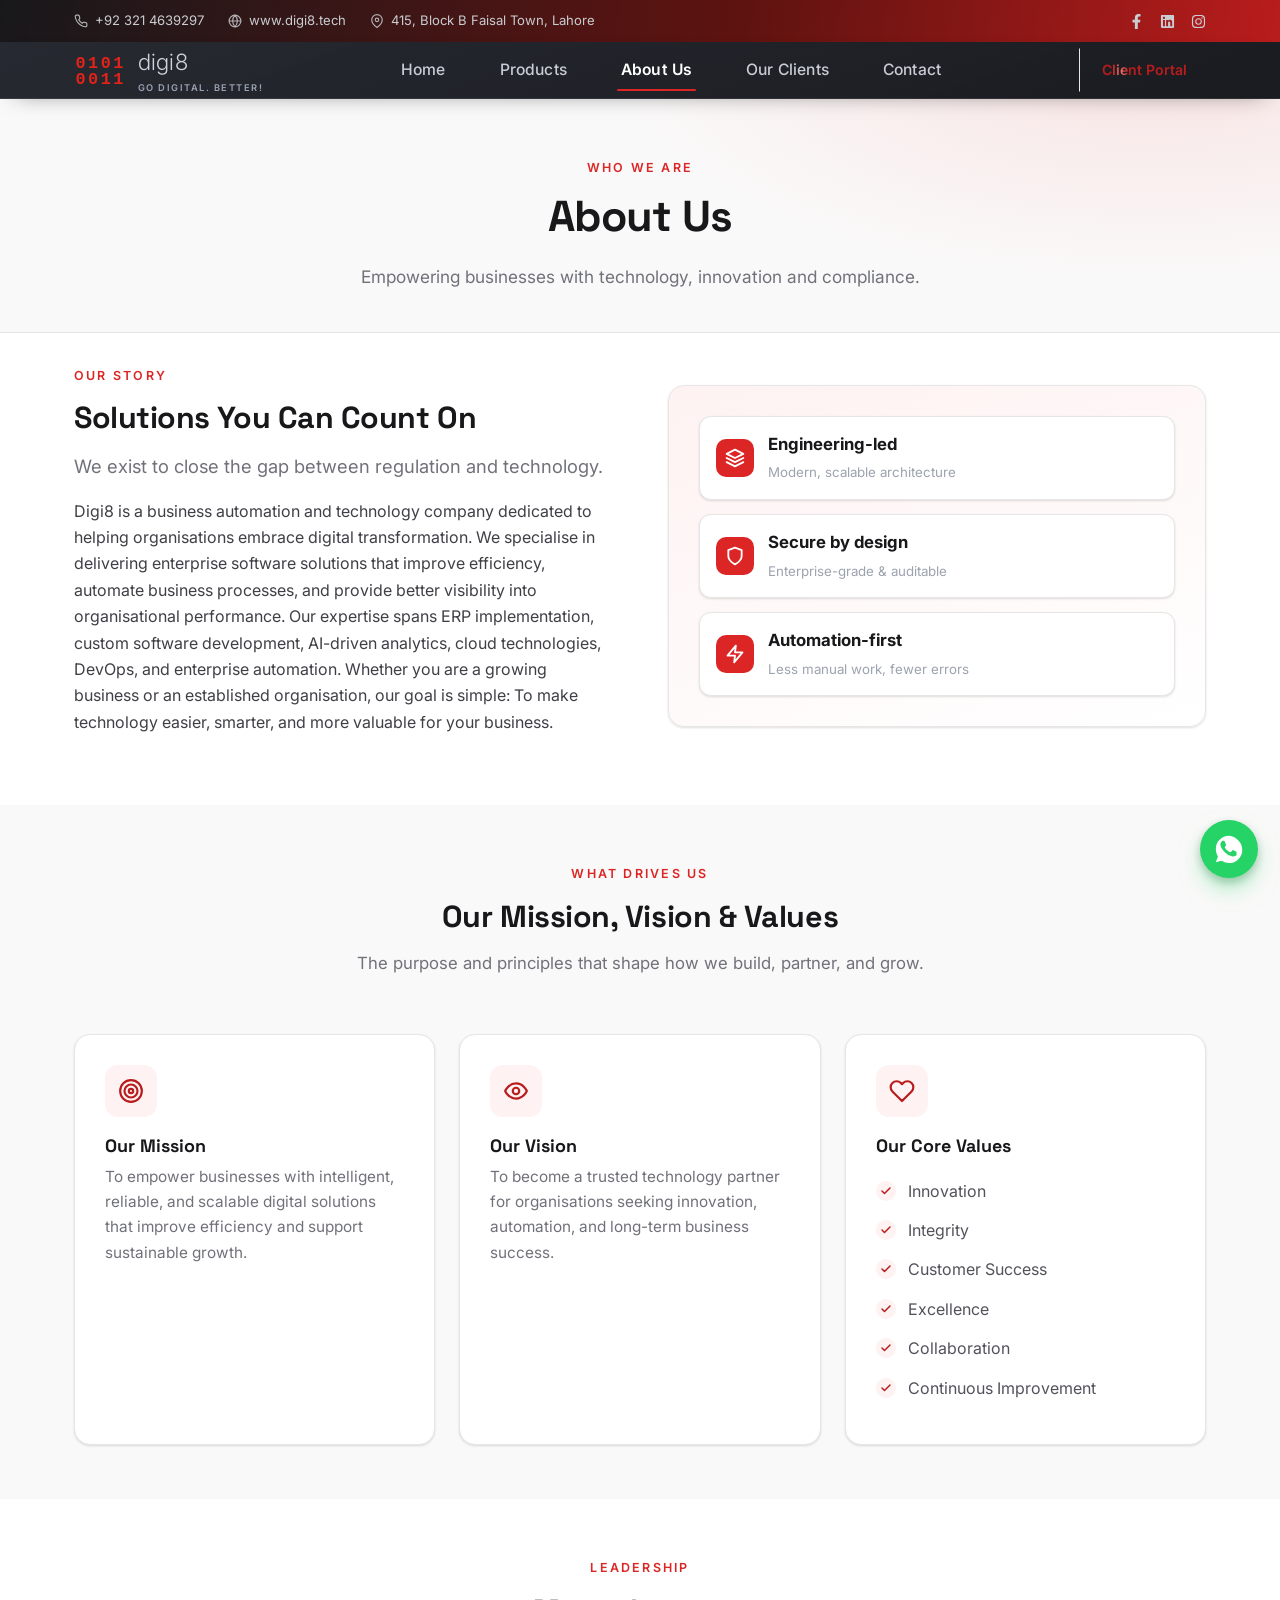
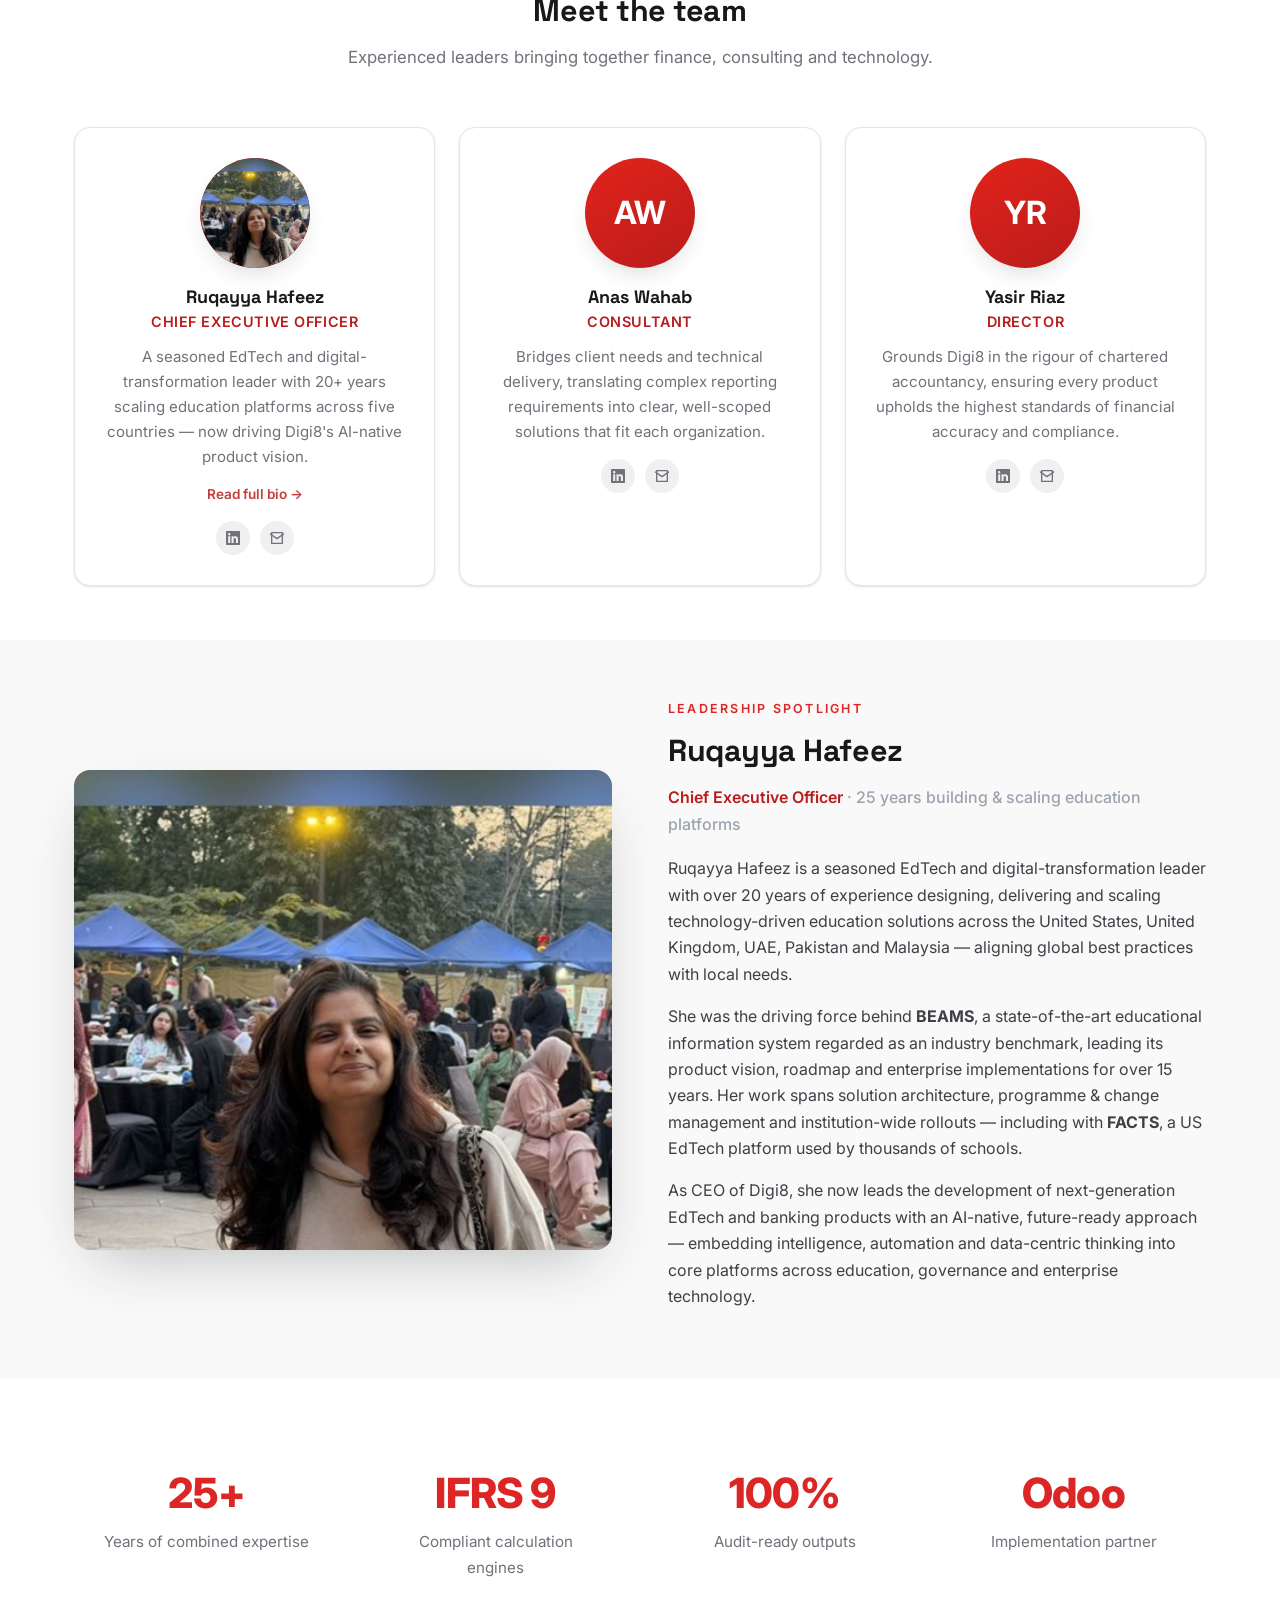
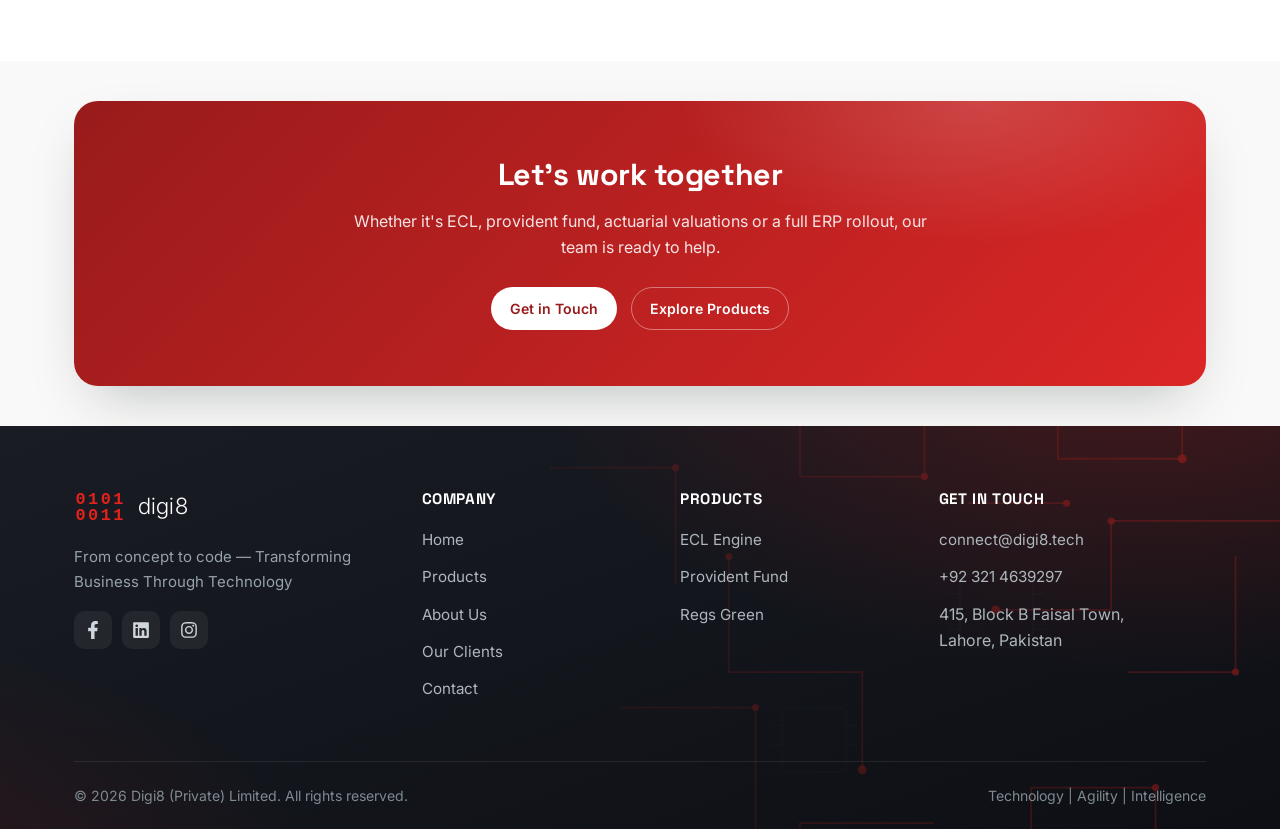
==== commit a361fedc: "Add files via upload" ====
--- a/about/index.html
+++ b/about/index.html
@@ -9,7 +9,7 @@
   <link rel="preconnect" href="https://fonts.googleapis.com" />
   <link rel="preconnect" href="https://fonts.gstatic.com" crossorigin />
   <link rel="stylesheet" href="https://fonts.googleapis.com/css2?family=Inter:wght@300;400;500;600;700&family=Space+Grotesk:wght@500;600;700&display=swap" />
-  <link rel="stylesheet" href="/assets/css/styles.css?v=92" />
+  <link rel="stylesheet" href="/assets/css/styles.css?v=93" />
 </head>
 <body>
 
--- a/assets/css/styles.css
+++ b/assets/css/styles.css
@@ -175,9 +175,9 @@
 
 /* ----- Buttons ----- */
 .btn {
-  display: inline-flex; align-items: center; gap: 8px;
-  font-weight: 600; font-size: .98rem;
-  padding: 13px 26px; border-radius: 999px;
+  display: inline-flex; align-items: center; gap: 7px;
+  font-weight: 600; font-size: .88rem;
+  padding: 9px 18px; border-radius: 999px;
   border: 1.5px solid transparent; cursor: pointer;
   transition: transform .18s ease, box-shadow .2s ease, background .2s ease, color .2s ease;
 }
